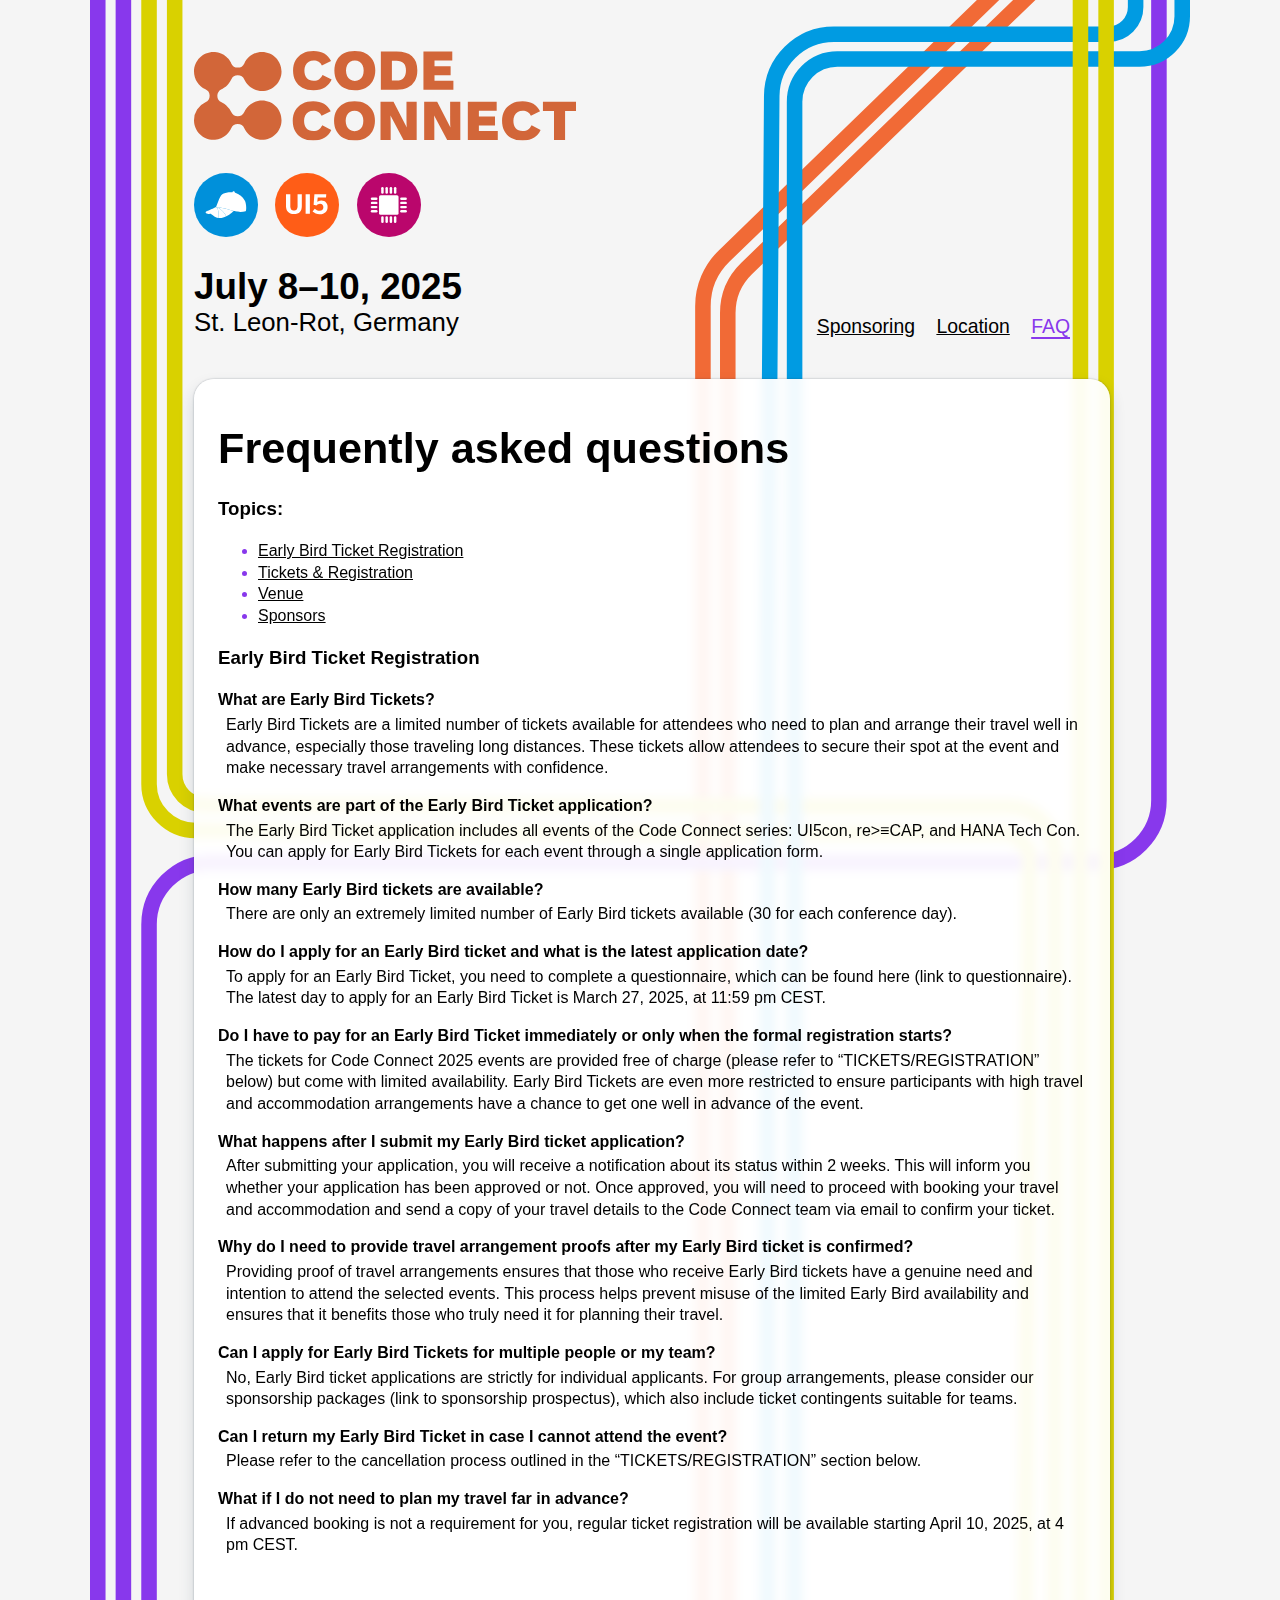
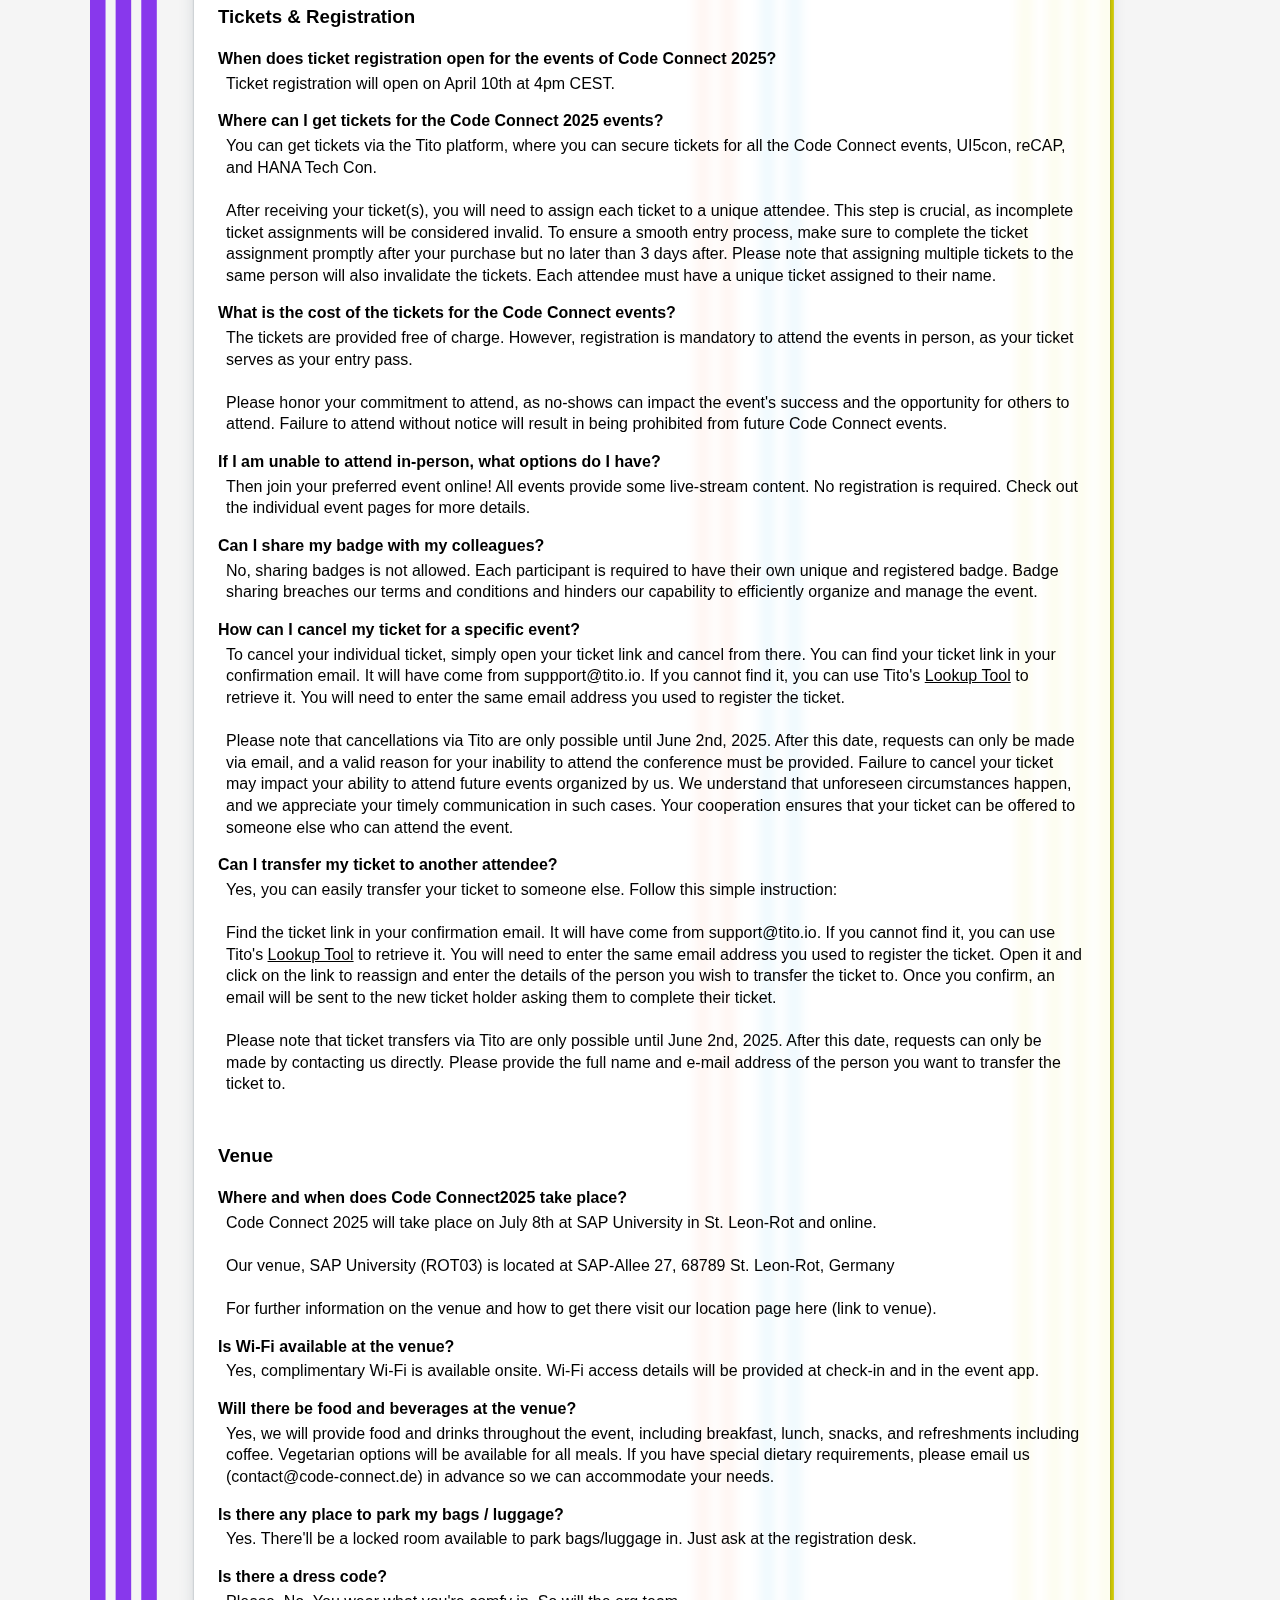
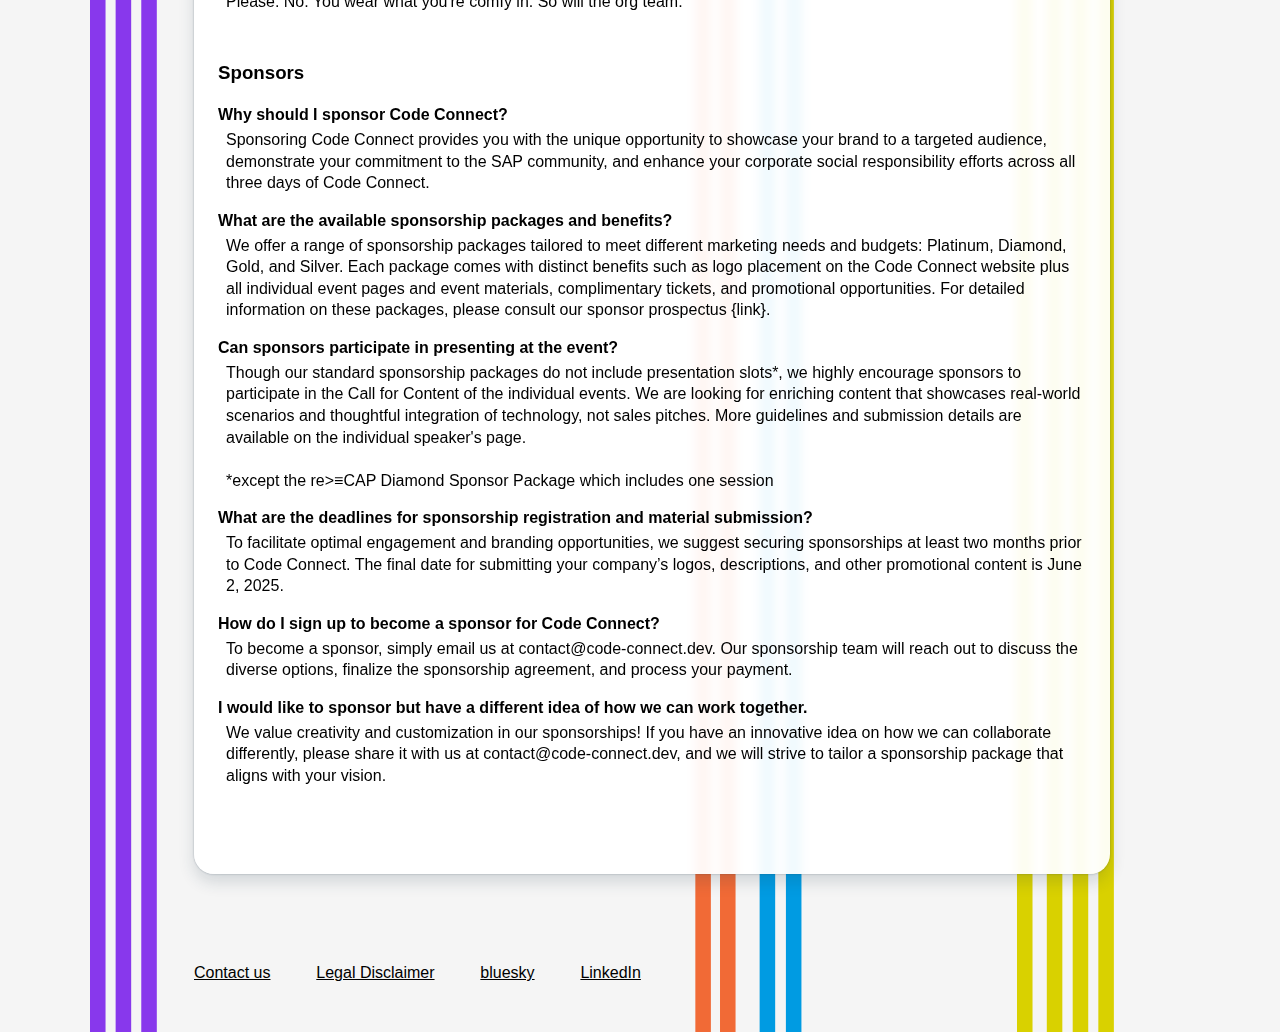
==== faq.html @ 0f7b1917 "added FAQ page." ====
<!DOCTYPE html>
<html lang="en">

<head>
	<meta charset="utf-8" />
	<meta name="viewport" content="width=device-width, initial-scale=1" />
	<title>Code Connect 2025 - FAQ</title>
	<meta name="description"
		content="Join us for 4 consecutive days of groundbreaking conferences and events all under the banner of Code Connect! Same location, triple the insights, innovation, and networking opportunities." />
	<meta name="keywords"
		content="SAP, reCAP, Cloud, SAPCAP, OpenUI5, DevOps, SAPUI5, UI5con, UI5 Web Components, Web Components, Webcomponents, Open Source" />

		<meta property="twitter:card" content="summary" />
	<meta property="twitter:url" content="https://code-connect.dev/" />
	<meta property="twitter:title" content="Code Connect Conferences - July 8-10, 2025" />
	<meta property="twitter:description"
		content="Join us for 4 consecutive days of groundbreaking conferences and events all under the banner of Code Connect! Same location, triple the insights, innovation, and networking opportunities." />
	<meta property="twitter:image" content="images/share.png" />

	<meta property="og:title" content="Code Connect Conferences - July 8-10, 2025" />
	<meta property="og:description"
		content="Join us for 4 consecutive days of groundbreaking conferences and events all under the banner of Code Connect! Same location, triple the insights, innovation, and networking opportunities." />
	<meta property="og:image" content="images/share.png" />
	<meta name="robots" content="index, follow" />

	<link rel="apple-touch-icon" href="images/codeconnect-ico.png" />
	<link rel="icon" type="image/svg+xml" href="images/favicon.svg" />
	<link rel="icon" sizes="any" href="images/codeconnect-ico.png" />

	<link rel="preconnect" href="https://rsms.me/">
	<link rel="stylesheet" href="https://rsms.me/inter/inter.css">

	<!-- <link rel="icon" type="image/svg+xml" href="images/cap-logo.svg" /> -->
	<link rel="stylesheet" href="./css/common.css" />
</head>
<body>
	<div class="wrap">
		<header class="cc-header">
			<div class="cc-nav-wrap">
				<h1>
					<a href="index.html">
						<svg class="logo" xmlns="http://www.w3.org/2000/svg" fill="none" viewBox="0 0 209 49" aria-hidden="true">
							<g fill="var(--logo-color)" clip-path="url(#a)">
								<path d="M59.238 20.13c-1.681-.919-2.945-2.195-3.794-3.826-.849-1.631-1.272-3.51-1.272-5.637 0-2.128.458-4.037 1.375-5.644.916-1.608 2.22-2.846 3.912-3.716C61.15.437 63.124 0 65.382 0c2.376 0 4.34.463 5.894 1.387 1.553.925 2.778 2.297 3.676 4.117l-5 2.373a5.36 5.36 0 0 0-1.768-1.965c-.754-.51-1.67-.765-2.743-.765-1.006 0-1.89.227-2.655.683-.765.456-1.356 1.1-1.775 1.936-.42.837-.628 1.803-.628 2.9 0 1.74.42 3.117 1.264 4.131.843 1.014 2.098 1.52 3.763 1.52 1.243 0 2.268-.31 3.077-.933A6.034 6.034 0 0 0 70.32 13.1l4.94 2.552c-.72 1.72-1.881 3.128-3.484 4.22-1.603 1.094-3.725 1.64-6.367 1.64-2.435 0-4.493-.46-6.174-1.379l.002-.002ZM81.915 20.13c-1.681-.919-2.957-2.197-3.83-3.834-.873-1.637-1.31-3.513-1.31-5.63 0-2.116.45-4.05 1.346-5.658.897-1.607 2.189-2.843 3.875-3.71C83.683.434 85.68.002 87.986.002c2.307 0 4.284.439 5.96 1.314 1.676.875 2.963 2.116 3.861 3.724.897 1.607 1.346 3.483 1.346 5.629 0 2.146-.464 4.055-1.391 5.696-.927 1.642-2.236 2.91-3.928 3.805-1.69.896-3.651 1.343-5.879 1.343-2.347 0-4.36-.46-6.041-1.379l.001-.002Zm8.682-4.502c.725-.48 1.272-1.148 1.641-2.003.37-.855.555-1.843.555-2.96s-.2-2.047-.6-2.878c-.4-.83-.962-1.474-1.686-1.928-.725-.454-1.566-.683-2.522-.683-.957 0-1.832.227-2.566.683-.734.454-1.3 1.096-1.694 1.922-.394.825-.591 1.787-.591 2.884s.197 2.106.591 2.967c.395.86.957 1.528 1.687 2.002.73.475 1.578.713 2.545.713 1.035 0 1.915-.24 2.64-.72ZM102.188.311h8.652c3.668 0 6.468.846 8.401 2.536 1.932 1.692 2.899 4.277 2.899 7.758 0 2.245-.456 4.164-1.368 5.756a8.887 8.887 0 0 1-3.861 3.62c-1.661.82-3.592 1.23-5.79 1.23h-8.933V.312Zm8.652 15.858c1.665 0 2.931-.47 3.794-1.41.864-.939 1.294-2.305 1.294-4.094 0-1.789-.426-3.023-1.279-3.939-.853-.914-2.152-1.372-3.897-1.372h-2.514v10.814h2.604l-.002.001ZM125.485.311h15.782v4.896h-9.732v3.1h8.815v4.94h-8.815v3.04h10.338v4.926h-16.388V.311ZM59.06 47.62c-1.68-.92-2.945-2.196-3.794-3.827-.848-1.632-1.272-3.51-1.272-5.637s.458-4.037 1.375-5.644c.916-1.608 2.22-2.846 3.913-3.716 1.69-.87 3.665-1.306 5.923-1.306 2.375 0 4.34.463 5.893 1.387 1.554.925 2.778 2.297 3.676 4.117l-5 2.373a5.36 5.36 0 0 0-1.768-1.965c-.754-.51-1.669-.765-2.743-.765-1.006 0-1.89.227-2.655.683-.764.454-1.356 1.1-1.774 1.936-.42.837-.63 1.803-.63 2.9 0 1.74.422 3.117 1.265 4.131.843 1.014 2.098 1.52 3.764 1.52 1.243 0 2.267-.31 3.076-.933a6.034 6.034 0 0 0 1.834-2.285l4.94 2.552c-.72 1.72-1.881 3.128-3.484 4.22-1.602 1.094-3.725 1.64-6.366 1.64-2.436 0-4.494-.46-6.175-1.379l.002-.002ZM81.736 47.62c-1.68-.92-2.957-2.198-3.83-3.835-.872-1.637-1.31-3.513-1.31-5.63 0-2.116.45-4.05 1.346-5.658.897-1.607 2.189-2.843 3.876-3.71 1.686-.865 3.682-1.297 5.99-1.297 2.307 0 4.284.439 5.96 1.314 1.675.875 2.962 2.116 3.86 3.724.897 1.607 1.346 3.483 1.346 5.629 0 2.146-.464 4.055-1.391 5.696-.927 1.642-2.235 2.91-3.927 3.805-1.69.896-3.652 1.343-5.88 1.343-2.347 0-4.36-.46-6.041-1.379l.001-.002Zm8.682-4.502c.725-.48 1.273-1.148 1.642-2.003.37-.855.554-1.842.554-2.96 0-1.116-.2-2.046-.6-2.877-.4-.831-.962-1.474-1.686-1.928-.725-.455-1.566-.683-2.522-.683-.957 0-1.832.227-2.566.682-.734.455-1.3 1.096-1.693 1.922-.394.826-.592 1.788-.592 2.885 0 1.097.198 2.105.592 2.966.394.86.956 1.529 1.686 2.003.73.474 1.578.712 2.545.712 1.035 0 1.916-.24 2.64-.719ZM102.01 27.802h7.114l7.262 14.003c-.119-.88-.178-2.62-.178-5.222v-8.781h5.576v20.901h-7.203l-7.129-13.424c.078 1.939.118 3.91.118 5.92v7.506h-5.56V27.802ZM125.885 27.802h7.114l7.262 14.003c-.119-.88-.178-2.62-.178-5.222v-8.781h5.576v20.901h-7.203l-7.129-13.424c.078 1.939.118 3.91.118 5.92v7.506h-5.56V27.802ZM149.759 27.802h15.781v4.895h-9.732v3.1h8.816v4.94h-8.816v3.041h10.338v4.925h-16.387V27.802ZM173.538 47.62c-1.681-.92-2.945-2.196-3.794-3.827-.849-1.632-1.272-3.51-1.272-5.637s.458-4.037 1.375-5.644c.916-1.608 2.22-2.846 3.912-3.716 1.691-.87 3.665-1.306 5.923-1.306 2.376 0 4.341.463 5.894 1.387 1.553.925 2.778 2.297 3.676 4.117l-5 2.373a5.367 5.367 0 0 0-1.768-1.965c-.754-.51-1.669-.765-2.743-.765-1.006 0-1.891.227-2.655.683-.765.454-1.356 1.1-1.775 1.936-.419.837-.629 1.803-.629 2.9 0 1.74.421 3.117 1.265 4.131.843 1.014 2.098 1.52 3.763 1.52 1.243 0 2.268-.31 3.076-.933a6.039 6.039 0 0 0 1.835-2.285l4.94 2.552c-.72 1.72-1.881 3.128-3.484 4.22-1.603 1.094-3.725 1.64-6.367 1.64-2.435 0-4.493-.46-6.175-1.379l.003-.002ZM196.887 32.846h-6.049v-5.044H209v5.044h-6.05v15.857h-6.064V32.846h.001ZM37.217 27.13c-4.166 0-7.976 2.463-9.708 6.278a3.922 3.922 0 0 1-7.143 0 10.716 10.716 0 0 0-2.713-3.645l-.03-.025c-.184-.16-.375-.316-.57-.464l-.027-.019a10.939 10.939 0 0 0-.564-.394l-.07-.047c-.192-.122-.39-.24-.59-.35-.04-.024-.08-.045-.12-.066-.206-.111-.414-.217-.627-.314a3.935 3.935 0 0 1-2.298-3.583c0-1.543.898-2.943 2.298-3.582.213-.098.42-.203.625-.314l.124-.067a10.751 10.751 0 0 0 1.215-.788l.035-.026c.193-.145.38-.299.565-.458l.038-.033c1.142-1 2.07-2.236 2.707-3.641a3.922 3.922 0 0 1 7.143 0c1.732 3.815 5.543 6.278 9.708 6.278 5.877 0 10.658-4.795 10.658-10.689S43.094.491 37.217.491c-4.166 0-7.976 2.465-9.708 6.28a3.922 3.922 0 0 1-7.143 0c-.011-.025-.024-.047-.035-.071-.099-.213-.201-.421-.312-.626l-.008-.014c-.11-.2-.226-.396-.348-.588l-.08-.125a10.869 10.869 0 0 0-.912-1.204 10.864 10.864 0 0 0-1.038-1.035s-.002-.003-.004-.003A10.59 10.59 0 0 0 11.517.53l-.155-.012a10.255 10.255 0 0 0-.704-.025C4.78.492 0 5.287 0 11.182c0 4.177 2.457 7.999 6.26 9.736A3.935 3.935 0 0 1 8.558 24.5a3.935 3.935 0 0 1-2.298 3.582A10.73 10.73 0 0 0 0 37.82c0 5.894 4.781 10.69 10.658 10.69.237 0 .471-.011.704-.026l.155-.012a10.6 10.6 0 0 0 6.114-2.578 10.9 10.9 0 0 0 1.04-1.038 10.59 10.59 0 0 0 .989-1.327c.122-.193.24-.391.351-.593l.006-.008c.111-.206.214-.415.313-.628.01-.024.024-.045.034-.07a3.922 3.922 0 0 1 7.143 0c1.732 3.815 5.543 6.28 9.708 6.28 5.877 0 10.658-4.796 10.658-10.69 0-5.894-4.781-10.69-10.658-10.69h.002Z"/>
								<animate attributeName="fill" values="#FF5D17 ; #0090DA; #BA066C; #8838EC; #FF5D17" dur="20s" repeatCount="indefinite" />
							</g>
							<defs>
								<clipPath id="a">
									<path fill="#fff" d="M0 0h209v49H0z"/>
								</clipPath>
							</defs>
						</svg>
						<span class="sr-only">Code Connect 2025 Conferences</span>
					</a>
				</h1>

				<!-- <a class="cc-event-marker cc-event-marker-codeconnect" href="#codeconnect">
					<svg xmlns="http://www.w3.org/2000/svg" fill="none" viewBox="0 0 39 39" aria-hidden="true">
						<path fill="currentColor" d="M30.319 21.636a8.714 8.714 0 0 0-7.909 5.1 3.195 3.195 0 0 1-5.82 0 8.707 8.707 0 0 0-2.209-2.961l-.024-.02a9.144 9.144 0 0 0-.465-.377l-.022-.016a8.943 8.943 0 0 0-.459-.32l-.058-.038a8.87 8.87 0 0 0-.48-.285c-.032-.019-.066-.036-.098-.053a8.598 8.598 0 0 0-.51-.255 3.195 3.195 0 0 1 0-5.82c.173-.079.342-.165.509-.255.034-.018.067-.035.1-.054a8.834 8.834 0 0 0 .99-.64l.029-.02c.157-.119.31-.244.46-.373l.031-.027a8.723 8.723 0 0 0 2.206-2.957 3.195 3.195 0 0 1 5.82 0 8.714 8.714 0 0 0 7.908 5.1c4.787 0 8.682-3.896 8.682-8.683S35.107 0 30.319 0a8.714 8.714 0 0 0-7.909 5.1 3.195 3.195 0 0 1-5.82 0c-.008-.02-.019-.038-.027-.058a9.275 9.275 0 0 0-.254-.508l-.007-.012a8.748 8.748 0 0 0-.283-.477c-.022-.034-.042-.068-.065-.101-.21-.32-.44-.625-.688-.915l-.056-.063c-.262-.3-.544-.58-.845-.841l-.003-.002A8.64 8.64 0 0 0 9.382.03L9.256.02A8.38 8.38 0 0 0 8.682 0C3.895 0 0 3.895 0 8.682a8.714 8.714 0 0 0 5.1 7.908 3.195 3.195 0 0 1 0 5.82A8.714 8.714 0 0 0 0 30.318C0 35.105 3.895 39 8.682 39c.194 0 .385-.009.574-.02l.126-.01a8.648 8.648 0 0 0 4.98-2.094h.002c.3-.262.584-.544.846-.843.019-.02.036-.041.054-.062a8.599 8.599 0 0 0 1.038-1.498l.005-.006c.09-.167.174-.338.255-.51.008-.02.02-.037.028-.057a3.195 3.195 0 0 1 5.82 0 8.714 8.714 0 0 0 7.908 5.1C35.105 39 39 35.105 39 30.318c0-4.787-3.895-8.682-8.682-8.682Z"/>
					</svg>
				</a> -->
				<a class="cc-event-marker cc-event-marker-recap" href="#recap">
					<svg xmlns="http://www.w3.org/2000/svg" viewBox="0 -50 275 275" aria-hidden="true">
						<path fill="currentColor" d="M8.15 136.29s-10.4 5.84 2.75 13.34c11.7 6.67 25.76-.25 25.76-.25l-11.44-14.92-17.08 1.83ZM272.48 111.53c0 4.74-.23 9.05-.66 12.57-.58 4.78-1.51 8.09-2.67 9.01-.13.11-.26.19-.39.23-32.75 11.78-77.43.19-79.44-.34 0 0-64.36-22.43-115.94-26.43.08-.03.15-.07.23-.1-.17 0-.26.08-.42.08h-.04v-.02l21.14-54.54s2.47-7.4 8.01-15.7c4.69-7.05 11.58-14.74 21.07-19.11 7.23-3.3 16.15-5.31 25.03-6.54 5.76-.8 11.5-1.27 16.75-1.54h.09c7.86-.4 16.39-.78 16.39-.78.83-5.42 6.41-6.09 8.48-5.77 4.75.72 7.28 3.95 6.53 8.06 0 0 33.45 15.65 41.65 22.32 3.81 3.09 19.39 18.53 26.38 34.22A73.05 73.05 0 0 1 268.81 79c2.61 10.39 3.68 22.43 3.69 32.53Z"/>
						<path d="M189.31 133.01c-1.12 1.16-21.09 21.66-48.16 34.86-6.19-11.33-30.43-51.42-67.85-61.26.02 0 .05-.02.07-.03 51.58 4 115.94 26.43 115.94 26.43Z" fill="currentColor"/>
						<path d="M141.15 167.87c-9.91 4.83-20.77 8.68-32.01 10.24-6.29.88-12.69 1.03-19.1.24 1.48-19.04 2.1-58.81-16.79-71.71.02 0 .04-.02.06-.03 37.41 9.84 61.65 49.93 67.85 61.26Z" fill="currentColor"/>
						<path d="M90.03 178.36c-.86-.1-1.72-.23-2.58-.37-8.56-1.39-17.12-4.5-25.45-9.88-13.15-8.49-44.65-32.68-54.14-31.59h-.09l.12-.02c-1.16.14 17.7-8.44 36.8-17.03l-.16-.06h.29c4.04-1.82 8.09-3.64 11.96-5.38 6.2-2.78 11.94-5.36 16.46-7.39 18.9 12.9 18.28 52.68 16.79 71.71Z" fill="currentColor"/>
					</svg>
				</a>
				<a class="cc-event-marker cc-event-marker-ui5con" href="#ui5con">
					<svg xmlns="http://www.w3.org/2000/svg" fill="none" viewBox="0 0 324 155" aria-hidden="true">
						<path fill="currentColor" d="M.009 93.09V.004h33.64v92.522a42.2 42.2 0 0 0 6.845 25.54 25.603 25.603 0 0 0 9.805 6.853 25.694 25.694 0 0 0 11.864 1.662 24.526 24.526 0 0 0 11.608-1.658 24.408 24.408 0 0 0 9.487-6.854 40.217 40.217 0 0 0 6.844-25.543V0h33.072v93.09a92.269 92.269 0 0 1-3.422 24.975 51.031 51.031 0 0 1-11.403 19.302 43.025 43.025 0 0 1-19.386 11.918 81.447 81.447 0 0 1-27.371 3.973 81.447 81.447 0 0 1-27.371-3.973 47.589 47.589 0 0 1-18.913-11.964 47.29 47.29 0 0 1-11.309-19.253A74.384 74.384 0 0 1 .006 93.091h.003Zm152.816 57.898V.003H185.9v150.985h-33.075Zm54.17-17.029 17.111-21.567a68.945 68.945 0 0 0 17.104 11.349 52.19 52.19 0 0 0 20.526 4.542c10.264 0 17.676-2.269 22.241-7.38a27.559 27.559 0 0 0 6.841-19.298 27.245 27.245 0 0 0-6.844-19.864 24.25 24.25 0 0 0-8.857-5.862 24.339 24.339 0 0 0-10.53-1.518 33.596 33.596 0 0 0-14.825 3.404 39.876 39.876 0 0 0-13.117 10.787l-21.666-6.814 6.273-81.17h92.372l-1.708 24.41h-65.005l-2.85 34.058a49.29 49.29 0 0 1 11.403-6.811 60.745 60.745 0 0 1 19.386-2.838 53.641 53.641 0 0 1 21.102 3.972 42.036 42.036 0 0 1 15.623 10.469 41.773 41.773 0 0 1 9.465 16.21 50.87 50.87 0 0 1 2.851 20.432 61.331 61.331 0 0 1-3.994 22.14 51.673 51.673 0 0 1-11.974 17.026 64.268 64.268 0 0 1-18.816 11.352 75.337 75.337 0 0 1-25.088 3.973 81.533 81.533 0 0 1-32.501-5.676 119.006 119.006 0 0 1-24.523-15.326Z"/>
					</svg>
				</a>
				<a class="cc-event-marker cc-event-marker-hanaconf" href="#hanaconf">
					<svg xmlns="http://www.w3.org/2000/svg" fill="none" viewBox="0 0 500 500" aria-hidden="true">
						<rect width="244" height="244" x="128" y="128" fill="currentColor" rx="20"/>
						<rect width="84" height="31" x="25" y="314" fill="currentColor" rx="15.5"/>
						<rect width="84" height="31" x="24" y="261" fill="currentColor" rx="15.5"/>
						<rect width="84" height="31" x="25" y="208" fill="currentColor" rx="15.5"/>
						<rect width="84" height="31" x="25" y="155" fill="currentColor" rx="15.5"/>
						<rect width="84" height="31" x="392" y="155" fill="currentColor" rx="15.5"/>
						<rect width="84" height="31" x="392" y="208" fill="currentColor" rx="15.5"/>
						<rect width="84" height="31" x="392" y="261" fill="currentColor" rx="15.5"/>
						<rect width="84" height="31" x="392" y="314" fill="currentColor" rx="15.5"/>
						<rect width="31" height="84" x="314" y="25" fill="currentColor" rx="15.5"/>
						<rect width="31" height="84" x="261" y="25" fill="currentColor" rx="15.5"/>
						<rect width="31" height="84" x="208" y="25" fill="currentColor" rx="15.5"/>
						<rect width="31" height="84" x="155" y="25" fill="currentColor" rx="15.5"/>
						<rect width="31" height="84" x="314" y="392" fill="currentColor" rx="15.5"/>
						<rect width="31" height="84" x="261" y="392" fill="currentColor" rx="15.5"/>
						<rect width="31" height="84" x="208" y="392" fill="currentColor" rx="15.5"/>
						<rect width="31" height="84" x="155" y="392" fill="currentColor" rx="15.5"/>
					  </svg>
				</a>

				<nav class="cc-nav">

					<time datetime="">
						July 8–10, 2025
						<span>St. Leon-Rot, Germany</span>
					</time>

					<ul aria-label="Main Navigation">
						<li>
							<a href="sponsoring.html">Sponsoring</a>
						</li>
						<li>
							<a href="location.html">Location</a>
						</li>
						<li>
							<a aria-current="page" href="faq.html">FAQ</a>
						</li>
					</ul>
				</nav>
			</div>

			<div class="cc-content-box">

				<h2>Frequently asked questions</h2>

				<h3>Topics:</h3>

				<ul>
					<li><a href="#earlybird">Early Bird Ticket Registration</a></li>
					<li><a href="#tickets">Tickets & Registration</a></li>
					<li><a href="#venue">Venue</a></li>
					<li><a href="#sponsors">Sponsors</a></li>
				</ul>

				<h3 id="earlybird">Early Bird Ticket Registration</h3>

				<dl>
					<dt>What are Early Bird Tickets?</dt>
					<dd>Early Bird Tickets are a limited number of tickets available for attendees who need to plan
						and arrange their travel well in advance, especially those traveling long distances.
						These tickets allow attendees to secure their spot at the event and make necessary travel
						arrangements with confidence. </dd>

					<dt>What events are part of the Early Bird Ticket application?</dt>
					<dd>The Early Bird Ticket application includes all events of the Code Connect series: UI5con,
						re>≡CAP, and HANA Tech Con. You can apply for Early Bird Tickets for each event through a
						single application form. </dd>

					<dt>How many Early Bird tickets are available?</dt>
					<dd>There are only an extremely limited number of Early Bird tickets available
						(30 for each conference day).</dd>

					<dt>How do I apply for an Early Bird ticket and what is the latest application date?</dt>
					<dd>To apply for an Early Bird Ticket, you need to complete a questionnaire, which can be found
						here (link to questionnaire). The latest day to apply for an Early Bird Ticket is March 27,
						2025, at 11:59 pm CEST. </dd>

					<dt>Do I have to pay for an Early Bird Ticket immediately or only when the formal registration starts? </dt>
					<dd>The tickets for Code Connect 2025 events are provided free of charge (please refer to “TICKETS/REGISTRATION” below)
						but come with limited availability. Early Bird Tickets are even more restricted to ensure participants with
						high travel and accommodation arrangements have a chance to get one well in advance of the event. </dd>

					<dt>What happens after I submit my Early Bird ticket application?</dt>
					<dd>After submitting your application, you will receive a notification about its status within 2 weeks.
						This will inform you whether your application has been approved or not. Once approved, you
						will need to proceed with booking your travel and accommodation and send a copy of your
						travel details to the Code Connect team via email to confirm your ticket. </dd>

					<dt>Why do I need to provide travel arrangement proofs after my Early Bird ticket is confirmed? </dt>
					<dd>Providing proof of travel arrangements ensures that those who receive Early Bird tickets have a
						genuine need and intention to attend the selected events. This process helps prevent
						misuse of the limited Early Bird availability and ensures that it benefits those who truly
						need it for planning their travel. </dd>

					<dt>Can I apply for Early Bird Tickets for multiple people or my team?</dt>
					<dd>No, Early Bird ticket applications are strictly for individual applicants. For group arrangements,
						please consider our sponsorship packages (link to sponsorship prospectus), which also include
						ticket contingents suitable for teams. </dd>

					<dt>Can I return my Early Bird Ticket in case I cannot attend the event? </dt>
					<dd>Please refer to the cancellation process outlined in the “TICKETS/REGISTRATION” section below. </dd>

					<dt>What if I do not need to plan my travel far in advance? </dt>
					<dd>If advanced booking is not a requirement for you, regular ticket registration will be available
						starting April 10, 2025, at 4 pm CEST. </dd>
				</dl>

				<h3 id="tickets">Tickets & Registration</h3>

				<dl>
					<dt>When does ticket registration open for the events of Code Connect 2025? </dt>
					<dd>Ticket registration will open on April 10th at 4pm CEST. </dd>

					<dt>Where can I get tickets for the Code Connect 2025 events? </dt>
					<dd>You can get tickets via the Tito platform, where you can secure tickets for all the Code Connect
						events, UI5con, reCAP, and HANA Tech Con.<br><br>
						After receiving your ticket(s), you will need to assign each ticket to a unique attendee.
						This step is crucial, as incomplete ticket assignments will be considered invalid.
						To ensure a smooth entry process, make sure to complete the ticket assignment promptly
						after your purchase but no later than 3 days after. Please note that assigning multiple
						tickets to the same person will also invalidate the tickets. Each attendee must have a
						unique ticket assigned to their name. </dd>

					<dt>What is the cost of the tickets for the Code Connect events? </dt>
					<dd>The tickets are provided free of charge. However, registration is mandatory to attend the
						events in person, as your ticket serves as your entry pass. <br><br>
						Please honor your commitment to attend, as no-shows can impact the event's success and
						the opportunity for others to attend. Failure to attend without notice will result in
						being prohibited from future Code Connect events. </dd>

					<dt>If I am unable to attend in-person, what options do I have? </dt>
					<dd>Then join your preferred event online! All events provide some live-stream content.
						No registration is required. Check out the individual event pages for more details. </dd>

					<dt>Can I share my badge with my colleagues? </dt>
					<dd>No, sharing badges is not allowed. Each participant is required to have their own unique
						and registered badge. Badge sharing breaches our terms and conditions and hinders our
						capability to efficiently organize and manage the event. </dd>

					<dt>How can I cancel my ticket for a specific event? </dt>
					<dd>To cancel your individual ticket, simply open your ticket link and cancel from there.
						You can find your ticket link in your confirmation email. It will have come from
						suppport@tito.io. If you cannot find it, you can use Tito's
						<a href="https://lookup.tito.io/" hreflang="en" rel="external" target="_blank">Lookup Tool</a> to retrieve it.
						You will need to enter the same email address you used to register the ticket.<br><br>
						Please note that cancellations via Tito are only possible until June 2nd, 2025.
						After this date, requests can only be made via email, and a valid reason for your
						inability to attend the conference must be provided. Failure to cancel your ticket
						may impact your ability to attend future events organized by us. We understand that
						unforeseen circumstances happen, and we appreciate your timely communication in
						such cases. Your cooperation ensures that your ticket can be offered to someone
						else who can attend the event. </dd>

					<dt>Can I transfer my ticket to another attendee? </dt>
					<dd>Yes, you can easily transfer your ticket to someone else. Follow this simple instruction:<br><br>
						Find the ticket link in your confirmation email. It will have come from support@tito.io.
						If you cannot find it, you can use Tito's
						<a href="https://lookup.tito.io/" hreflang="en" rel="external" target="_blank">Lookup Tool</a> to retrieve it.
						You will need to enter the same email address you used to register the ticket.
						Open it and click on the link to reassign and enter the details of the person you
						wish to transfer the ticket to. Once you confirm, an email will be sent to the new
						ticket holder asking them to complete their ticket. <br><br>
						Please note that ticket transfers via Tito are only possible until June 2nd, 2025.
						After this date, requests can only be made by contacting us directly.
						Please provide the full name and e-mail address of the person you want
						to transfer the ticket to. </dd>
				</dl>

				<h3 id="venue">Venue</h3>

				<dl>
					<dt>Where and when does Code Connect2025 take place? </dt>
					<dd>Code Connect 2025 will take place on July 8th at SAP University in St. Leon-Rot and online.<br><br>
						Our venue, SAP University (ROT03) is located at SAP-Allee 27, 68789 St. Leon-Rot, Germany <br><br>
						For further information on the venue and how to get there visit our location page here (link to venue). </dd>

					<dt>Is Wi-Fi available at the venue? </dt>
					<dd>Yes, complimentary Wi-Fi is available onsite. Wi-Fi access details will be provided at
						check-in and in the event app. </dd>

					<dt>Will there be food and beverages at the venue? </dt>
					<dd>Yes, we will provide food and drinks throughout the event, including breakfast, lunch, snacks,
						and refreshments including coffee. Vegetarian options will be available for all meals.
						If you have special dietary requirements, please email us (contact@code-connect.de) in
						advance so we can accommodate your needs. </dd>

					<dt>Is there any place to park my bags / luggage? </dt>
					<dd>Yes. There'll be a locked room available to park bags/luggage in. Just ask at the registration desk. </dd>

					<dt>Is there a dress code? </dt>
					<dd>Please. No. You wear what you're comfy in. So will the org team. </dd>
				</dl>

				<h3 id="sponsors">Sponsors</h3>

				<dl>
					<dt>Why should I sponsor Code Connect? </dt>
					<dd>Sponsoring Code Connect provides you with the unique opportunity to showcase your brand to a
						targeted audience, demonstrate your commitment to the SAP community, and enhance your
						corporate social responsibility efforts across all three days of Code Connect. </dd>

					<dt>What are the available sponsorship packages and benefits? </dt>
					<dd>We offer a range of sponsorship packages tailored to meet different marketing needs and budgets:
						Platinum, Diamond, Gold, and Silver. Each package comes with distinct benefits such as
						logo placement on the Code Connect website plus all individual event pages and event
						materials, complimentary tickets, and promotional opportunities. For detailed information
						on these packages, please consult our sponsor prospectus {link}. </dd>

					<dt>Can sponsors participate in presenting at the event? </dt>
					<dd>Though our standard sponsorship packages do not include presentation slots*, we highly
						encourage sponsors to participate in the Call for Content of the individual events.
						We are looking for enriching content that showcases real-world scenarios and thoughtful
						integration of technology, not sales pitches. More guidelines and submission details
						are available on the individual speaker's page.<br><br>
						*except the re>≡CAP Diamond Sponsor Package which includes one session
					</dd>

					<dt>What are the deadlines for sponsorship registration and material submission? </dt>
					<dd>To facilitate optimal engagement and branding opportunities, we suggest securing sponsorships
						at least two months prior to Code Connect. The final date for submitting your company’s
						logos, descriptions, and other promotional content is June 2, 2025. </dd>

					<dt>How do I sign up to become a sponsor for Code Connect? </dt>
					<dd>To become a sponsor, simply email us at contact@code-connect.dev. Our sponsorship team will
						reach out to discuss the diverse options, finalize the sponsorship agreement, and process
						your payment. </dd>

					<dt>I would like to sponsor but have a different idea of how we can work together. </dt>
					<dd>We value creativity and customization in our sponsorships! If you have an innovative
						idea on how we can collaborate differently, please share it with us at
						contact@code-connect.dev, and we will strive to tailor a sponsorship package that
						aligns with your vision. </dd>
				</dl>

			</div>
		</header>

		<main>

		<!-- <section class="infos">
			<div class="cc-teaser cc-sponsors cc-content-box">
				<div class="cc-teaser-head">
					<a class="cc-event-marker cc-event-marker-codeconnect" name="codeconnect" id="codeconnect">
						<svg xmlns="http://www.w3.org/2000/svg" fill="none" viewBox="0 0 37 33" aria-hidden="true">
							<path fill="#fff" d="M18.5 33c-.469 0-.89-.188-1.266-.563L3.524 18.517a10.147 10.147 0 0 1-2.25-3.375A11.057 11.057 0 0 1 .5 11.062c0-1.406.258-2.742.773-4.007.563-1.313 1.313-2.438 2.25-3.375a11.134 11.134 0 0 1 3.235-2.25C8.023.867 9.383.586 10.836.586c1.781 0 3.305.422 4.57 1.266 1.266.796 2.297 1.71 3.094 2.742.797-1.078 1.828-2.016 3.094-2.813C22.859.984 24.383.586 26.164.586c1.453 0 2.79.281 4.008.844a10.863 10.863 0 0 1 3.305 2.25c.937.937 1.664 2.062 2.18 3.375a9.757 9.757 0 0 1 .843 4.008c0 1.406-.258 2.765-.773 4.078a10.149 10.149 0 0 1-2.25 3.375L19.766 32.438c-.282.374-.703.562-1.266.562ZM10.836 4.172c-.938 0-1.828.187-2.672.562-.797.375-1.5.891-2.11 1.547a7.157 7.157 0 0 0-1.476 2.18 6.767 6.767 0 0 0-.492 2.601c0 .938.164 1.829.492 2.672.328.844.82 1.594 1.477 2.25L18.5 28.641l12.445-12.657a6.47 6.47 0 0 0 1.477-2.25 7.307 7.307 0 0 0 .492-2.671c0-.938-.187-1.805-.562-2.602a6.24 6.24 0 0 0-1.407-2.18 6.032 6.032 0 0 0-4.64-2.11c-1.5 0-2.79.47-3.867 1.407-1.032.89-1.711 1.875-2.04 2.953-.375 1.172-1.007 1.758-1.898 1.758a1.78 1.78 0 0 1-1.055-.351c-.328-.235-.539-.516-.633-.844 0-.094-.117-.399-.351-.914-.188-.516-.516-1.055-.984-1.617-.47-.61-1.079-1.149-1.829-1.618-.75-.515-1.687-.773-2.812-.773Z"/>
						</svg>
					</a>
					<h2>Our sponsors</h2>
				</div>
				<div class="cc-teaser-content">

					<a href="#" target="_blank" hreflang="en" rel="noopener noreferrer"
						 title="...">Become a sponsor</a>
				</div>
			</div>
		</section> -->

		</main>

		<footer>
			<div>
				<a href="mailto:contact@code-connect.dev?subject=[CodeConnect 2025] Question" target="_blank" rel="noopener noreferrer" title="contact us via mail">
					Contact us
				</a>
				<a href="https://www.computerservice-wolf.com/impressum.html">Legal Disclaimer</a>

				<a href="https://bsky.app/profile/code-connect.bsky.social">bluesky</a>

				<a href="https://linkedin.com/company/code-connect-dev">LinkedIn</a>
			</div>
		</footer>
	</div>

</body>

</html>
---- css/common.css ----
:root {
	--logo-color: #8838EC;
	--background-color: #F5F5F5;
	--brand-color: #00C8E8;
	--brand-color-alt: #0090DA;
	--dark-brand-color: #000;
	--text-color: #000;
	--text-color-contrast: #fff;
	--btn-bg-color: #000;
	--white: 255, 255, 255;
	--success-color: #30914c;
	--code-connect-color: #3B4673;
	--code-connect-brand-color: #3B4673;
	--brand-color-recap: #0090DA;
	--brand-color-ui5con: #FF5D17;
	--brand-color-hana: #BA066C;
	--brand-color-codejam: #9D6B57;

	--type-0: clamp(1rem, 0.9286rem + 0.3571vw, 1.25rem);
	--type-1: clamp(1.2rem, 1.0964rem + 0.5179vw, 1.5625rem);
	--type-2: clamp(1.44rem, 1.2934rem + 0.733vw, 1.9531rem);
	--type-3: clamp(1.7281rem, 1.5244rem + 1.0188vw, 2.4413rem);
	--type-4: clamp(2.0738rem, 1.7943rem + 1.3973vw, 3.0519rem);
	--type-5: clamp(3.5rem, 2.1786rem + 6.6071vw, 8.125rem);

	font-family: Inter, sans-serif;
	font-feature-settings: "case" 0, "dlig" 0, "frac" 0, "dnom" 0, "numr" 0, "subs" 0, "sups" 0, "tnum" 0, "zero" 0, "ss01", "ss02", "ss03", "ss04", "ss05" 0, "ss06" 0, "ss07", "ss08" 0, "cv01", "cv02" 0, "cv03" 0, "cv04" 0, "cv05" 0, "cv06", "cv07", "cv08", "cv09" 0, "cv10" 0, "cv11" 0, "cv12" 0, "cv13" 0, "cpsp" 0, "c2sc" 0, "salt" 0, "aalt" 0, "calt", "ccmp", "locl", "kern";
}

@supports (font-variation-settings: normal) {
	:root { font-family: InterVariable, sans-serif; }
}

@media not (prefers-reduced-motion: reduce) {

	@view-transition {
		navigation: auto;
	}
}

@media (prefers-reduced-motion: reduce) {
	*:not(svg, path) {
		animation: none !important;
		transition: none !important;
		transform: none !important;
	}
}

@media (prefers-reduced-motion: no-preference) {
	html {
		scroll-behavior: smooth;
	}
}

/* @font-face {
	font-family: "72";
	src: url("../fonts/72-Light.woff2") format("woff2");
	font-weight: 300;
	font-style: normal;
	font-display: swap;
}

@font-face {
	font-family: "72";
	src: url("../fonts/72-Regular.woff2") format("woff2");
	font-weight: normal;
	font-style: normal;
	font-display: swap;
}

@font-face {
	font-family: "72";
	src: url("../fonts/72-Bold.woff2") format("woff2");
	font-weight: 700;
	font-style: normal;
	font-display: swap;
}

@font-face {
	font-family: "72";
	src: url("../fonts/72-Black.woff2") format("woff2");
	font-weight: 900;
	font-style: normal;
	font-display: swap;
} */

/* Document
 * ========================================================================== */
/**
 * 1. Correct the line height in all browsers.
 * 2. Prevent adjustments of font size after orientation changes in
 *    IE on Windows Phone and in iOS.
 */
 html {
	height: 100%;
	line-height: 1.35; /* 1 */
	-ms-text-size-adjust: 100%; /* 2 */
	-webkit-text-size-adjust: 100%; /* 2 */
}
/* Sections
 * ========================================================================== */
/**
 * Correct the font size and margin on `h1` elements within `section` and
 * `article` contexts in Chrome, Edge, Firefox, and Safari.
 */
h1 {
	font-size: 2em;
	margin-block: 0.67em;
	margin-inline: 0;
}
/* Grouping content
 * ========================================================================== */
/**
 * Remove the margin on nested lists in Chrome, Edge, IE, and Safari.
 */
dl dl,
dl ol,
dl ul,
ol dl,
ul dl {
	margin: 0;
}
/**
 * Remove the margin on nested lists in Edge 18- and IE.
 */
ol ol,
ol ul,
ul ol,
ul ul {
	margin: 0;
}
/**
 * 1. Add the correct box sizing in Firefox.
 * 2. Correct the inheritance of border color in Firefox.
 * 3. Show the overflow in Edge 18- and IE.
 */
hr {
	box-sizing: content-box; /* 1 */
	color: inherit; /* 2 */
	height: 0; /* 1 */
	overflow: visible; /* 3 */
}
/**
 * Add the correct display in IE.
 */
main {
	display: block;
}
/**
 * 1. Correct the inheritance and scaling of font size in all browsers.
 * 2. Correct the odd `em` font sizing in all browsers.
 */
pre {
	font-family: monospace, monospace; /* 1 */
	font-size: 1em; /* 2 */
}
/* Text-level semantics
 * ========================================================================== */
/**
 * Add the correct text decoration in Edge 18-, IE, and Safari.
 */
abbr[title] {
	text-decoration: underline;
	-webkit-text-decoration: underline dotted;
	text-decoration: underline dotted;
}
ins {
	text-decoration: none;
}
/**
 * Add the correct font weight in Chrome, Edge, and Safari.
 */
b,
strong {
	font-weight: bolder;
}
/**
 * 1. Correct the inheritance and scaling of font size in all browsers.
 * 2. Correct the odd `em` font sizing in all browsers.
 */
code,
kbd,
samp {
	font-family: monospace, monospace; /* 1 */
	font-size: 1em; /* 2 */
}
/**
 * Add the correct font size in all browsers.
 */
small {
	font-size: 80%;
}
/* Embedded content
 * ========================================================================== */
/**
 * Hide the overflow in IE.
 */
svg:not(:root) {
	overflow: hidden;
	vertical-align: middle;
}
/* Tabular data
 * ========================================================================== */
/**
 * 1. Correct table border color inheritance in all Chrome, Edge, and Safari.
 * 2. Remove text indentation from table contents in Chrome, Edge, and Safari.
 */
table {
	border-color: inherit; /* 1 */
	text-indent: 0; /* 2 */
}
/* Forms
 * ========================================================================== */
/**
 * Remove the margin on controls in Safari.
 */
button,
input,
select {
	margin: 0;
	font-family: "72", sans-serif;
}
/**
 * 1. Show the overflow in IE.
 * 2. Remove the inheritance of text transform in Edge 18-, Firefox, and IE.
 */
button {
	overflow: visible; /* 1 */
	text-transform: none; /* 2 */
}
/**
 * Correct the inability to style buttons in iOS and Safari.
 */
button,
[type="button"],
[type="reset"],
[type="submit"] {
	-webkit-appearance: button;
}
/**
 * Correct the padding in Firefox.
 */
fieldset {
	padding: 0;
}
/**
 * Show the overflow in Edge 18- and IE.
 */
input {
	overflow: visible;
}
/**
 * 1. Correct the text wrapping in Edge 18- and IE.
 * 2. Correct the color inheritance from `fieldset` elements in IE.
 */
legend {
	box-sizing: border-box; /* 1 */
	color: inherit; /* 2 */
	display: table; /* 1 */
	max-width: 100%; /* 1 */
	white-space: normal; /* 1 */
}
/**
 * 1. Add the correct display in Edge 18- and IE.
 * 2. Add the correct vertical alignment in Chrome, Edge, and Firefox.
 */
progress {
	display: inline-block; /* 1 */
	vertical-align: baseline; /* 2 */
}
/**
 * Remove the inheritance of text transform in Firefox.
 */
select {
	text-transform: none;
}
/**
 * 1. Remove the margin in Firefox and Safari.
 * 2. Remove the default vertical scrollbar in IE.
 */
textarea {
	margin: 0; /* 1 */
	overflow: auto; /* 2 */
}
/**
 * 1. Correct the odd appearance in Chrome, Edge, and Safari.
 * 2. Correct the outline style in Safari.
 */
[type="search"] {
	-webkit-appearance: textfield; /* 1 */
	outline-offset: -2px; /* 2 */
}
/**
 * Correct the cursor style of increment and decrement buttons in Safari.
 */
::-webkit-inner-spin-button,
::-webkit-outer-spin-button {
	height: auto;
}
/**
 * Correct the text style of placeholders in Chrome, Edge, and Safari.
 */
::-webkit-input-placeholder {
	color: inherit;
	opacity: 0.54;
}
/**
 * Remove the inner padding in Chrome, Edge, and Safari on macOS.
 */
::-webkit-search-decoration {
	-webkit-appearance: none;
}
/**
 * 1. Correct the inability to style upload buttons in iOS and Safari.
 * 2. Change font properties to `inherit` in Safari.
 */
::-webkit-file-upload-button {
	-webkit-appearance: button; /* 1 */
	font: inherit; /* 2 */
}
/**
 * Remove the inner border and padding of focus outlines in Firefox.
 */
::-moz-focus-inner {
	border-style: none;
	padding: 0;
}
/**
 * Restore the focus outline styles unset by the previous rule in Firefox.
 */
:-moz-focusring {
	outline: 1px dotted ButtonText;
}
/**
 * Remove the additional :invalid styles in Firefox.
 */
:-moz-ui-invalid {
	box-shadow: none;
}
/*
 * Add the correct styles in Edge 18-, IE, and Safari.
 */
dialog {
	background-color: rgb(var(--white));
	border: solid;
	color: black;
	display: block;
	height: fit-content;
	left: 0;
	margin: auto;
	padding-block: 1rem;
	padding-inline: 1rem;
	position: absolute;
	right: 0;
	width: fit-content;
}
dialog:not([open]) {
	display: none;
}
/*
 * Add the correct display in all browsers.
 */
summary {
	display: list-item;
}

p {
	margin-block-start: 0;
	margin-block-end: 1.5rem;
	font-size: 1rem;
}

img {
	max-width: 100%;;
}

*,
*:after,
*:before {
	box-sizing: border-box;
}

html {
	-webkit-tap-highlight-color: rgba(255, 255, 255, 0.1);
	-webkit-font-smoothing: antialiased;
	-moz-osx-font-smoothing: grayscale;
}

body {
	overflow-x: hidden;
	/* font-family: "72", Arial, Helvetica, sans-serif; */
	margin: 0;
	position: relative;
	color: var(--text-color);
	background-color: var(--background-color);
	min-height: 100vh;
}

.wrap {
	max-width: 1100px;
	margin: 0 auto;
	padding-inline: 1rem;
	position: relative;
	background-image: url(../images/lines.svg);
	background-repeat: no-repeat, repeat-y;
	background-size: 155% auto;
	background-position: 0 0;
	min-height: 100vh;
}

@media screen and (min-width: 768px) {

	.wrap {
		background-size: 105% auto;
		padding-inline: 4.5rem 1rem;
	}
}

@media screen and (min-width: 1025px) {

	.wrap {
		background-size: 100% auto;
		padding-inline: 6.5rem 5rem;
	}
}

@media only screen and (orientation: landscape), (orientation: portrait) {

	html {
		-webkit-text-size-adjust: 100%;
		-ms-text-size-adjust: 100%;
	}
}

.sr-only:not(:focus):not(:active) {
	clip: rect(0 0 0 0);
	-webkit-clip-path: inset(50%);
	clip-path: inset(50%);
	height: 1px;
	overflow: hidden;
	position: absolute;
	white-space: nowrap;
	width: 1px;
}

/* --------------------------- Typography ---------------------------  */
h1 {
	font-size: var(--type-5);
	font-weight: 900;
	text-align: left;
	margin: 0;
	line-height: 0;
}

h2 {
	color: var(--code-connect-color);
	font-size: 1.6rem;
}

ul {
	font-size: 1rem;
}

/* ---------------------- Interactive Elements ---------------------------  */
a {
	text-decoration: underline;
	text-decoration-color: currentColor;
	color: var(--text-color);
	text-underline-offset: initial;
	transition: all .1s allow-discrete;
}

a:is(:hover) {
	/* color: var(--text-color); */
	text-decoration: underline;
	text-decoration-color: currentColor;
	text-decoration-thickness: 0.125rem;
	text-underline-offset: 0.25rem;
}

a:is(:focus, .active, .active:hover) {
	outline: none;
	/* color: var(--text-color); */
	text-decoration: underline;
	text-decoration-color: currentColor;
	text-decoration-thickness: 0.125rem;
	text-underline-offset: 0.25rem;
}

a:is(.active) {
	text-decoration-color: var(--code-connect-color);
}

.cc-btn-shape {
	display: inline-block;
	border-radius: 5px;
	border: 1px solid var(--dark-brand-color);
	font-size: 1rem;
	font-weight: 600;
	line-height: 1.3;
	padding: .7rem;
	margin-inline-end: .6rem;
	background: transparent;
	text-decoration: none;
	cursor: pointer;
	color: var(--text-color);
}

a.cc-btn-shape:focus-within,
button.cc-btn-shape:focus-within {
	outline: 2px solid var(--text-color-contrast);
	outline-offset: -4px;
}

a.cc-btn-shape:is(:hover),
button.cc-btn-shape:is(:hover) {
	text-decoration: none;
	background: var(--btn-bg-color);
	color: var(--text-color-contrast);
}

a.cc-btn-shape:is(:focus, .active, .active:hover),
button.cc-btn-shape:is(:focus, .active, .active:hover) {
	text-decoration: none;
	background: var(--btn-bg-color);
	color: var(--text-color-contrast);
}

/* ----------------------------- Header ------------------------------  */

header {
	margin-block-end: 5.5rem;
}

.cc-header {
	padding-block-start: 3.2rem;
}

.logo {
	height: 4rem;
}

.logo g {
	/* animation-name: colorswitch; */
	animation-duration: 15s;
	animation-timing-function: ease-in-out;
	animation-fill-mode: forwards;
	animation-iteration-count: infinite;
}

@keyframes colorswitch {

	0% {
		--logo-color: var(--brand-color-ui5con);
	}
	25% {
		--logo-color: var(--brand-color-recap);
	}
	50% {
		--logo-color: var(--brand-color);
	}
	75% {
		--logo-color: inherit;
	}
	100% {
		--logo-color: var(--brand-color-hana);
	}
}

.cc-event-marker {
	display: inline-block;
	border-radius: 50%;
	background-color: var(--logo-color);
	color: rgb(var(--white));
	width: 3rem;
	height: 3rem;
	line-height: 2.9rem;
	text-align: center;
	margin-block: 2rem;
	margin-inline-end: .3rem;
	vertical-align: top;
	cursor: pointer;
	transition: all .1s allow-discrete;
}

.cc-event-marker:is(span) {
	cursor: initial;
}

.cc-content-box .cc-event-marker {
	margin-block: 0;
	margin-inline-end: 0;
	scroll-margin-block-start: 4rem;
}

.cc-content-box.cc-sponsors .cc-teaser-content {
	display: flex;
	flex-direction: column;
	justify-content: space-between;
}

.cc-event-marker svg {
	width: 1.6rem;
	height: 1.9rem;
	color: rgb(var(--white));
}

@media screen and (min-width: 768px) {

	.cc-event-marker {
		width: 4rem;
		height: 4rem;
		line-height: 3.9rem;
		margin-inline-end: .8rem;
	}

	.cc-event-marker svg {
		width: 2.6rem;
		height: 3.9rem;
	}

	.logo {
		height: 5.6rem;
	}
}


a.cc-event-marker-codejam,
span.cc-event-marker-codejam {
	background-color: var(--brand-color-codejam);
	color: var(--brand-color-codejam);
}

a.cc-event-marker-codeconnect,
span.cc-event-marker-codeconnect {
	background-color: var(--logo-color);
	color: var(--logo-color);
}

a.cc-event-marker-recap,
span.cc-event-marker-recap {
	background-color: var(--brand-color-recap);
	color: var(--brand-color-recap);
}

a.cc-event-marker-ui5con,
span.cc-event-marker-ui5con {
	background-color: var(--brand-color-ui5con);
	color: var(--brand-color-ui5con);
}

a.cc-event-marker-hanaconf,
span.cc-event-marker-hanaconf {
	background-color: var(--brand-color-hana);
	color: var(--brand-color-hana);
}

a.cc-event-marker-hanaconf svg,
span.cc-event-marker-hanaconf svg {
	height: 2.5rem;
}

a.cc-event-marker:hover,
a.cc-event-marker:focus {
	outline: 2px solid currentColor;
	outline-offset: 2px;
}

.cc-header time {
	display: inline-block;
	font-weight: 900;
	font-size: 1.5rem;
	line-height: 1;
	color: var(--dark-brand-color);
}

.cc-header time span {
	font-weight: 400;
	font-size: 70%;
	display: block;
	line-height: 1.3;
}

.cc-header p {
	line-height: 1.7;
	color: var(--dark-brand-color);
}

.cc-nav-wrap {
	padding-inline: 2.5rem;
}

.cc-nav {
	display: flex;
	flex-direction: row;
	justify-content: space-between;
	align-items: flex-end;
	margin-block-end: 2.5rem;
	flex-wrap: wrap;
}

.cc-nav ul {
	flex: 1 0 auto;
	margin: 1rem 0 0;
	padding: 0;
	text-align: center;
	list-style-type: none;
	font-size: var(--type-0);

}

.cc-nav li {
	margin-inline: .5rem;
	display: inline-block;
}

.cc-nav a[aria-current] {
	color: var(--logo-color);
	text-decoration: underline;
	text-decoration-color: currentColor;
	text-decoration-thickness: 0.125rem;
	text-underline-offset: 0.25rem;
}

@media screen and (min-width: 768px) {

	.cc-header time {
		font-size: 2.3rem;
	}

	.cc-nav ul {
		flex: auto;
		text-align: right;
		margin: 0;
	}
}

@media screen and (min-width: 1025px) {

	.cc-nav-wrap {
		padding-inline: 0 2rem;
	}
}

/* ------------------------------ Main -------------------------------  */

.cc-content-box {
	background: rgba(var(--white), .94);
	box-shadow: 0px 0px 2px rgba(34, 53, 72, 0.4), 0px 8px 16px rgba(34, 53, 72, 0.16);
	border-radius: 1.25rem;
	padding: 2.5rem 1.5rem;
	backdrop-filter: blur(5px);
}

.cc-content-box h2 {
	font-size: 2.3rem;
	font-weight: 900;
	color: var(--text-color);
	margin: 0;
}

.cc-links-container {
	display: none;
	gap: 1.4rem;
	align-items: flex-start;
	margin-block-start: 2rem;
	flex-wrap: wrap;
	transition: opacity 200ms linear, display 200ms allow-discrete;
	opacity: 0;
}

.cc-links-container.open {
	opacity: 1;
	display: flex;
	@starting-style {
		opacity: 0
	};
}

.direction {
	fill: rgba(var(--white));
	stroke: var(--text-color);
}

.direction path {
	fill: var(--text-color);
	stroke: transparent;
}

.cc-teaser {
	display: flex;
	flex-direction: column;
	margin-block-end: 2rem;
}

.cc-teaser-head {
	flex: 0 0 auto;
}

.cc-teaser-head div {
	display: none;
}

.cc-teaser-content time {
	font-size: 1.8rem;
	font-weight: 900;
}

.cc-teaser-content {
	line-height: 1.7;
	flex: 1 1 auto;
}

.cc-teaser-content.location {
	display: flex;
	align-items: center;
}

.cc-teaser-content.location p {
	line-height: 1.5;
	margin-block-end: 0;
}

.cc-content-box ul li::marker {
	color: var(--logo-color);
}

.cc-logo-container {
	gap: 1rem;
	display: flex;
	flex-wrap: wrap;
	align-items: center;
}

.cc-logo-container img {
	max-height: 3.5rem;
	display: inline-block;
}

.cc-logo-container a {
	flex: 1;
}

.cc-logo-container a:is(:hover, :focus) {
	text-decoration: none;
}

@media screen and (min-width: 768px) {

	.cc-teaser {
		flex-direction: row;
	}

	.cc-teaser-head {
		flex: 0 0 17rem;
	}

	.cc-teaser-head div {
		display: block;
	}

	.cc-content-box h2 {
		font-size: 2.7rem;
	}

	.cc-teaser-content time {
		font-size: 2.25rem;
	}
}

@media screen and (min-width: 1025px) {

	.cc-teaser-head {
		flex: 0 0 20rem;
	}
}

.infos {
	margin-block-start: 5.5rem;
}

footer {

}

footer div {
	gap: 5%;
	display: flex;
	padding-block-end: 3rem;
	justify-content: center;
}

@media screen and (min-width: 768px) {

	footer div {
		justify-content: flex-start;
	}
}

dl {
	margin: 0 0 3rem;
	padding: 0;
	line-height: 1.35;
}

dt {
	font-weight: 700;
	margin-block-end: .2rem;
}

dd {
	margin-inline-start: .5rem;
	margin-block-end: 1rem;
}


footer a {

}

footer a:is(:hover) {

}

footer a:is(:focus, .active, .active:hover) {

}

footer a:is(.active) {
	text-decoration-color: var(--brand-color);
}

/* Experimental */

@media (prefers-color-scheme: dark) {

	:root {
		--background-color: #222728;
		--dark-brand-color: #f5f5f5;
		--text-color: #f5f5f5;
		--text-color-contrast: #fff;
		--btn-bg-color: #222728;
		--white: 41, 49, 51;
	}
}
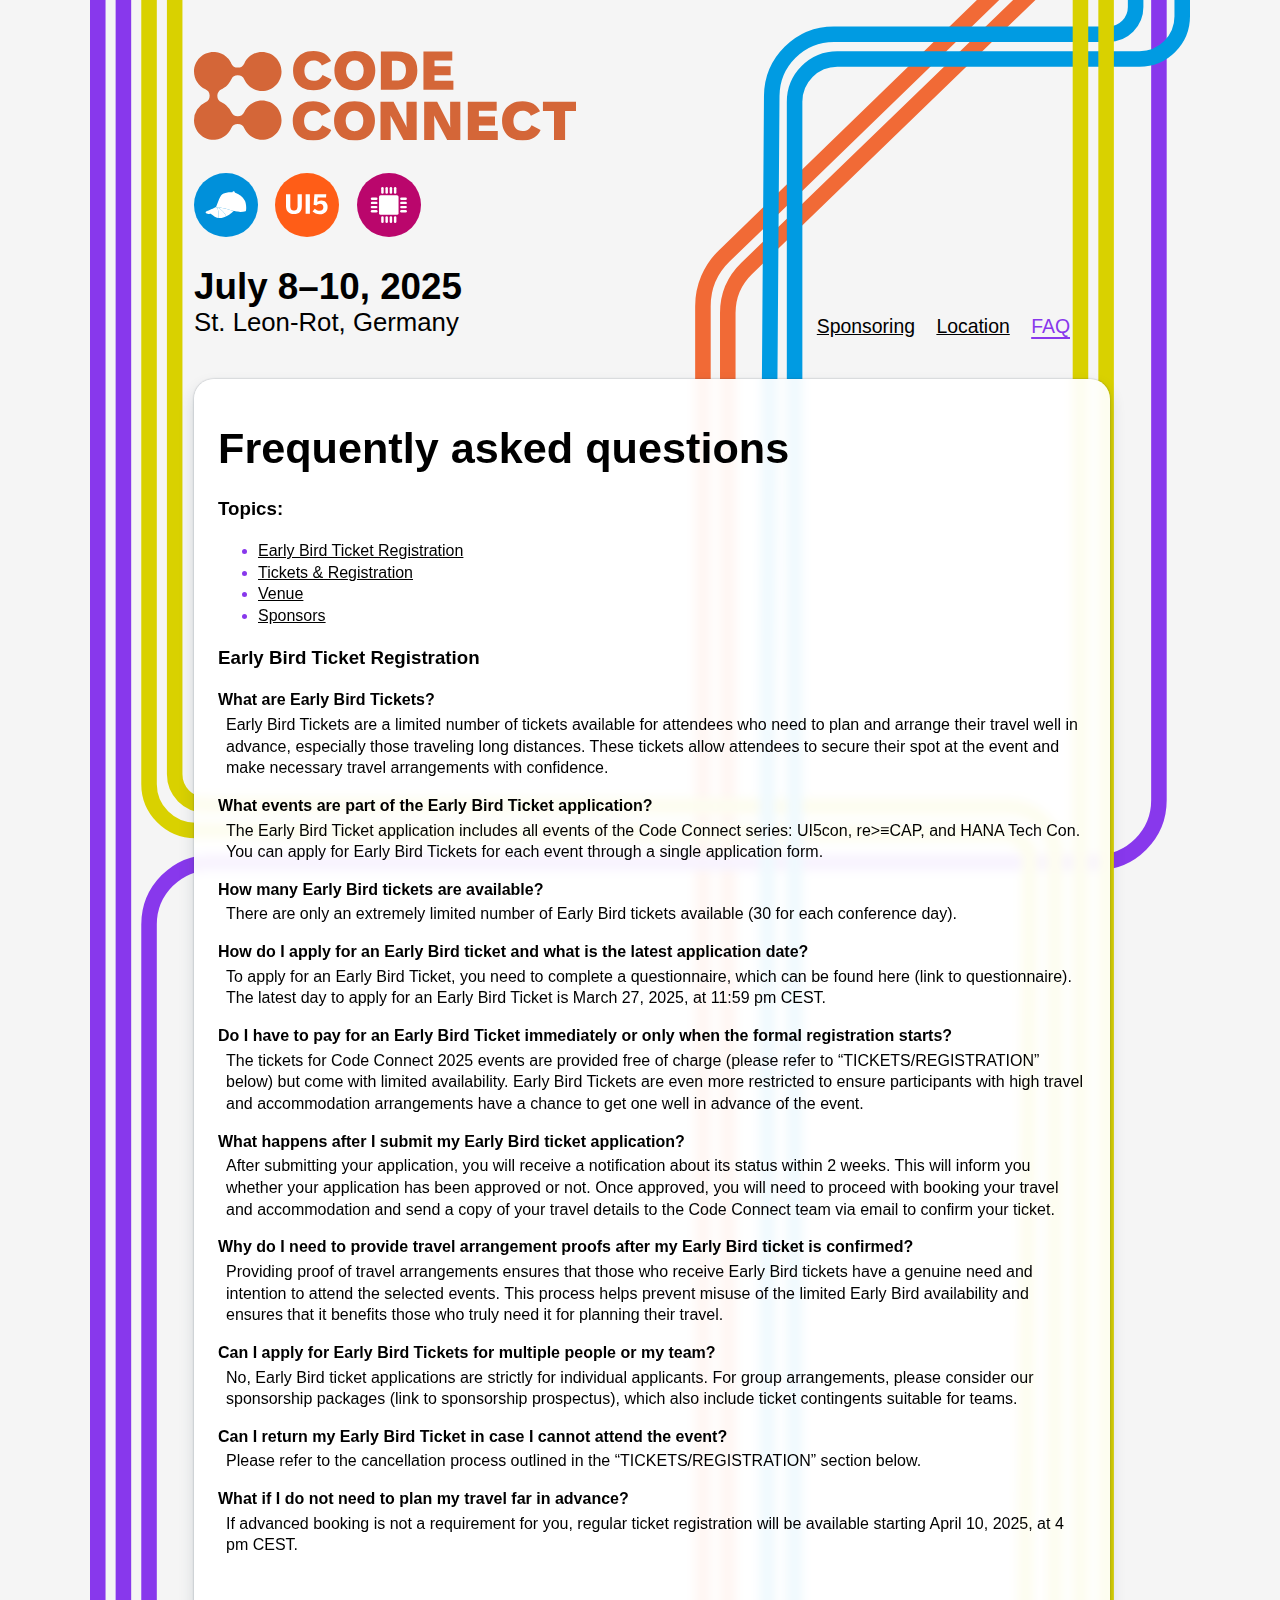
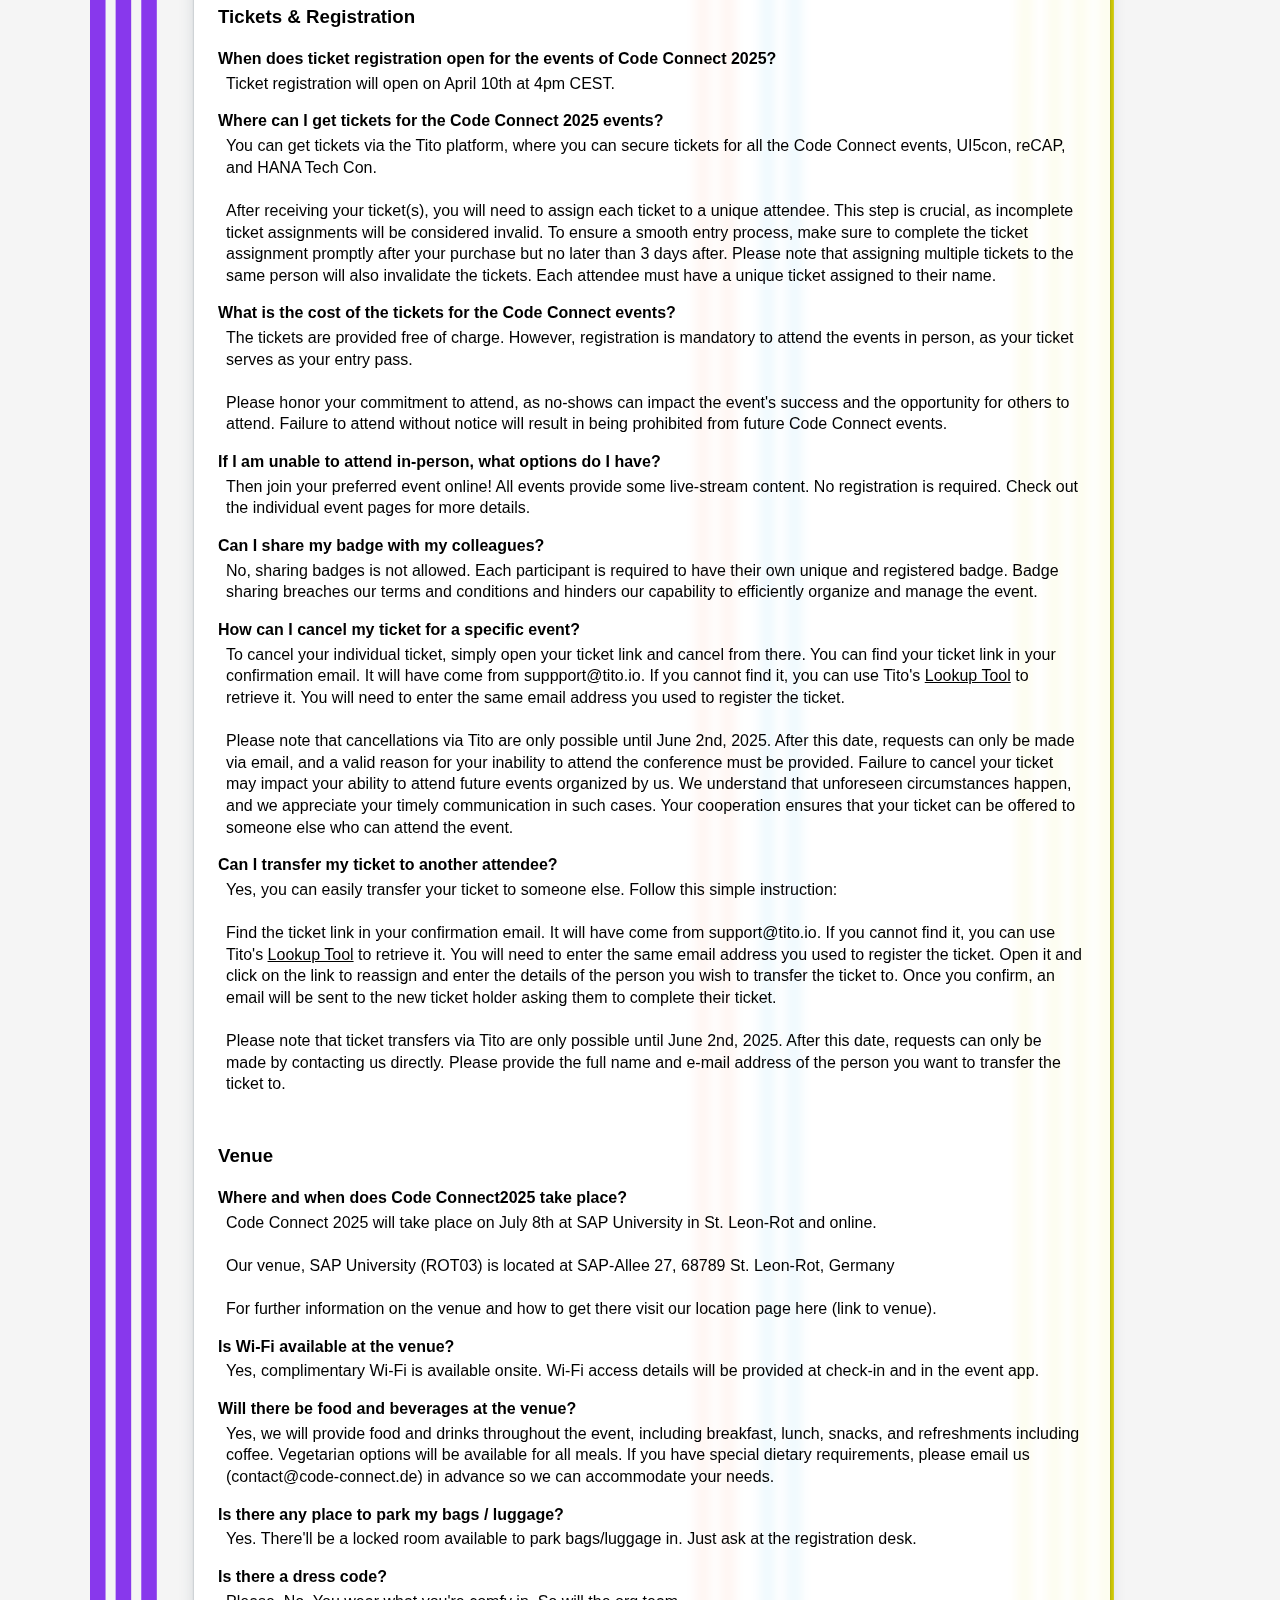
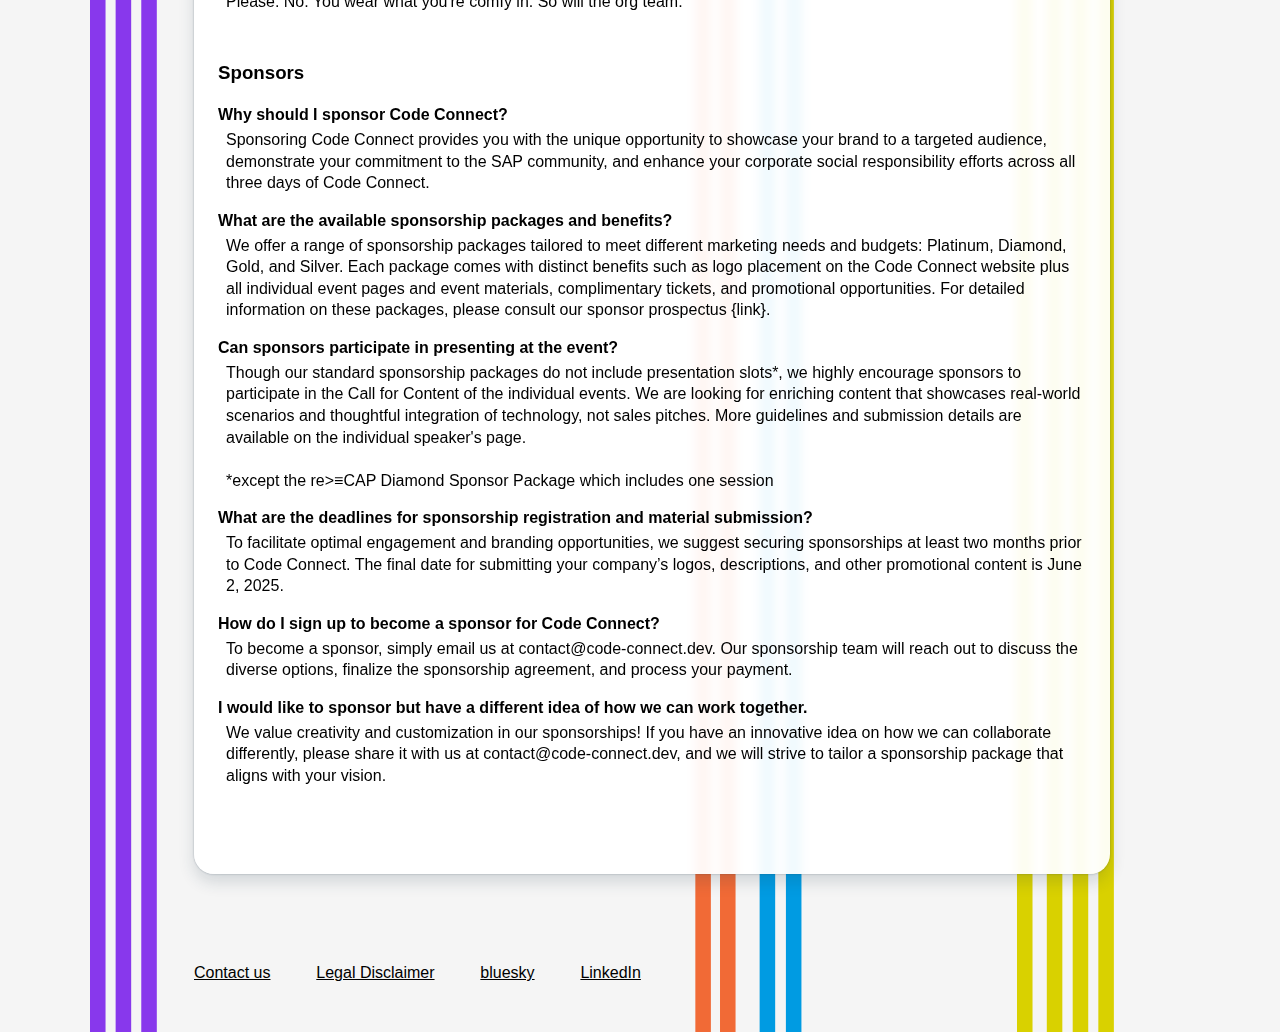
==== commit 0dc18d2f: "safari design tweak" ====
--- a/faq.html
+++ b/faq.html
@@ -22,6 +22,7 @@
 		content="Join us for 4 consecutive days of groundbreaking conferences and events all under the banner of Code Connect! Same location, triple the insights, innovation, and networking opportunities." />
 	<meta property="og:image" content="images/share.png" />
 	<meta name="robots" content="index, follow" />
+	<meta name="theme-color" content="#8838EC">
 
 	<link rel="apple-touch-icon" href="images/codeconnect-ico.png" />
 	<link rel="icon" type="image/svg+xml" href="images/favicon.svg" />
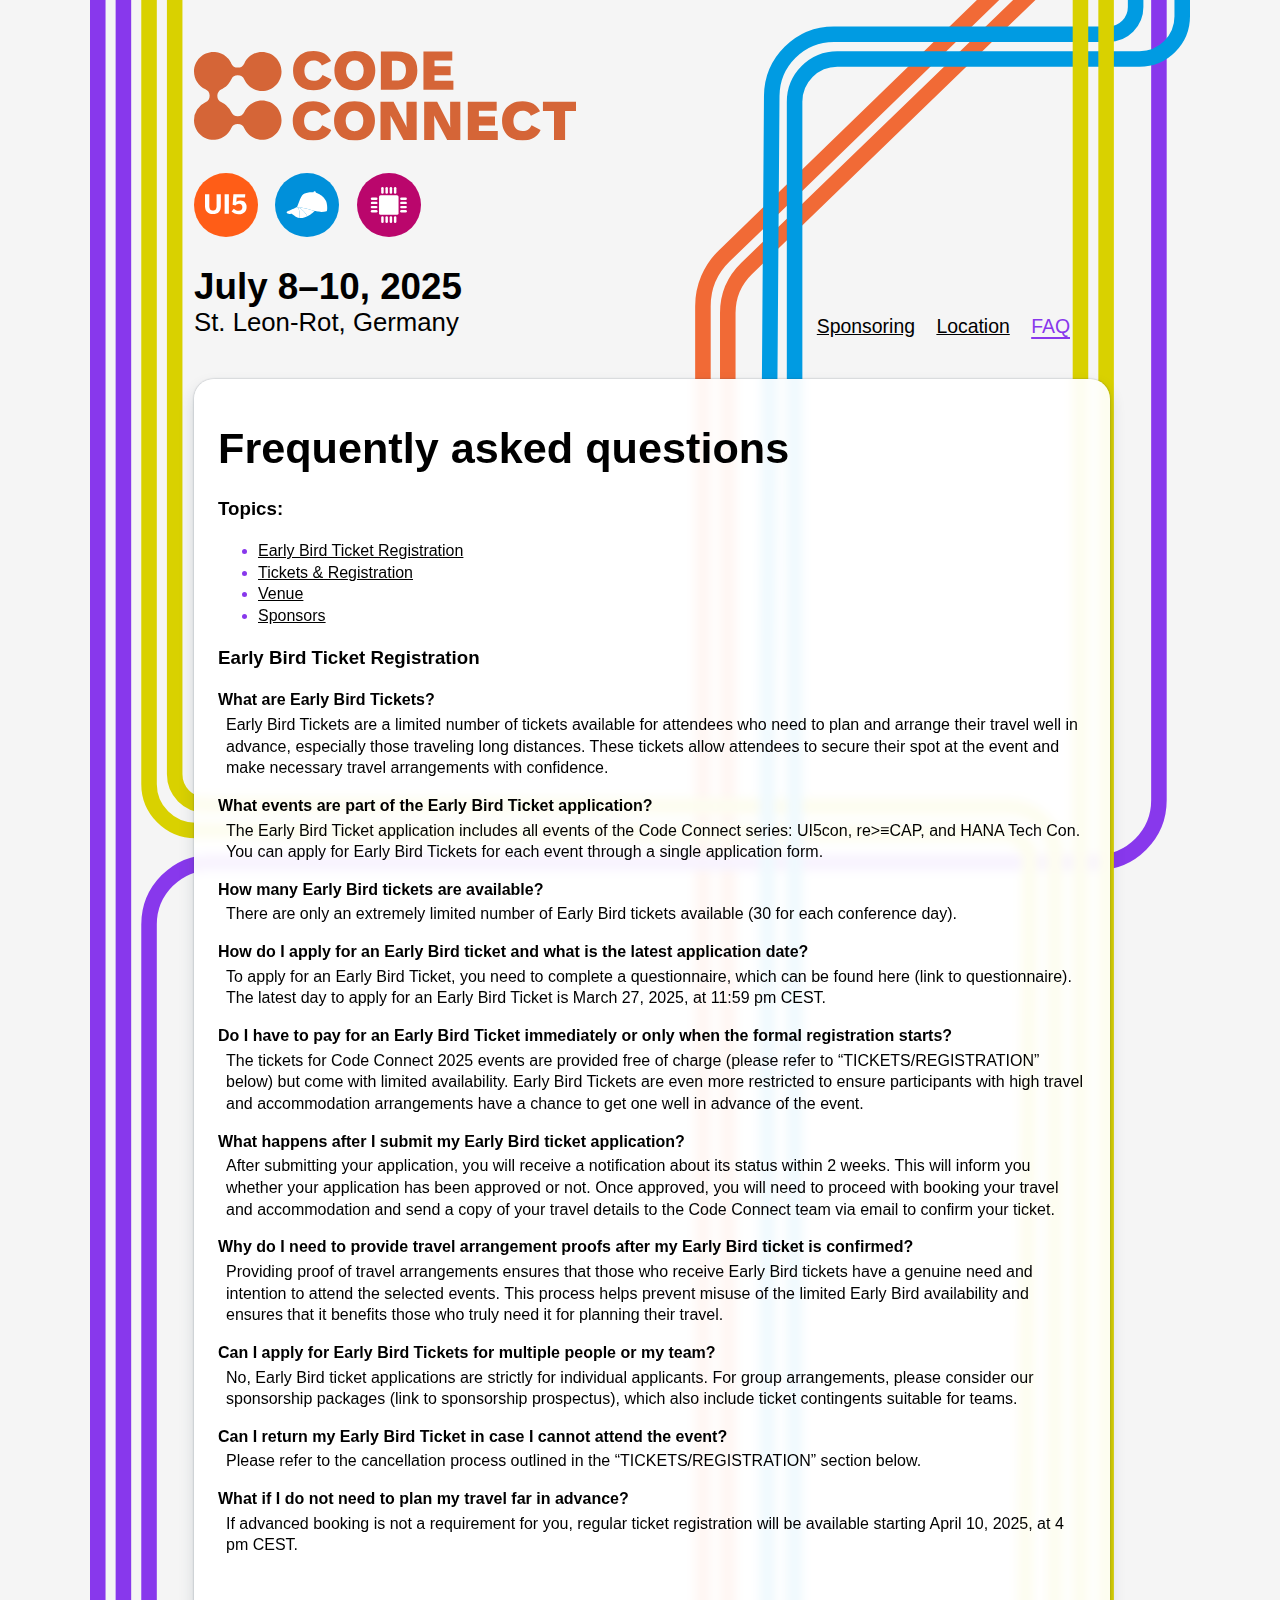
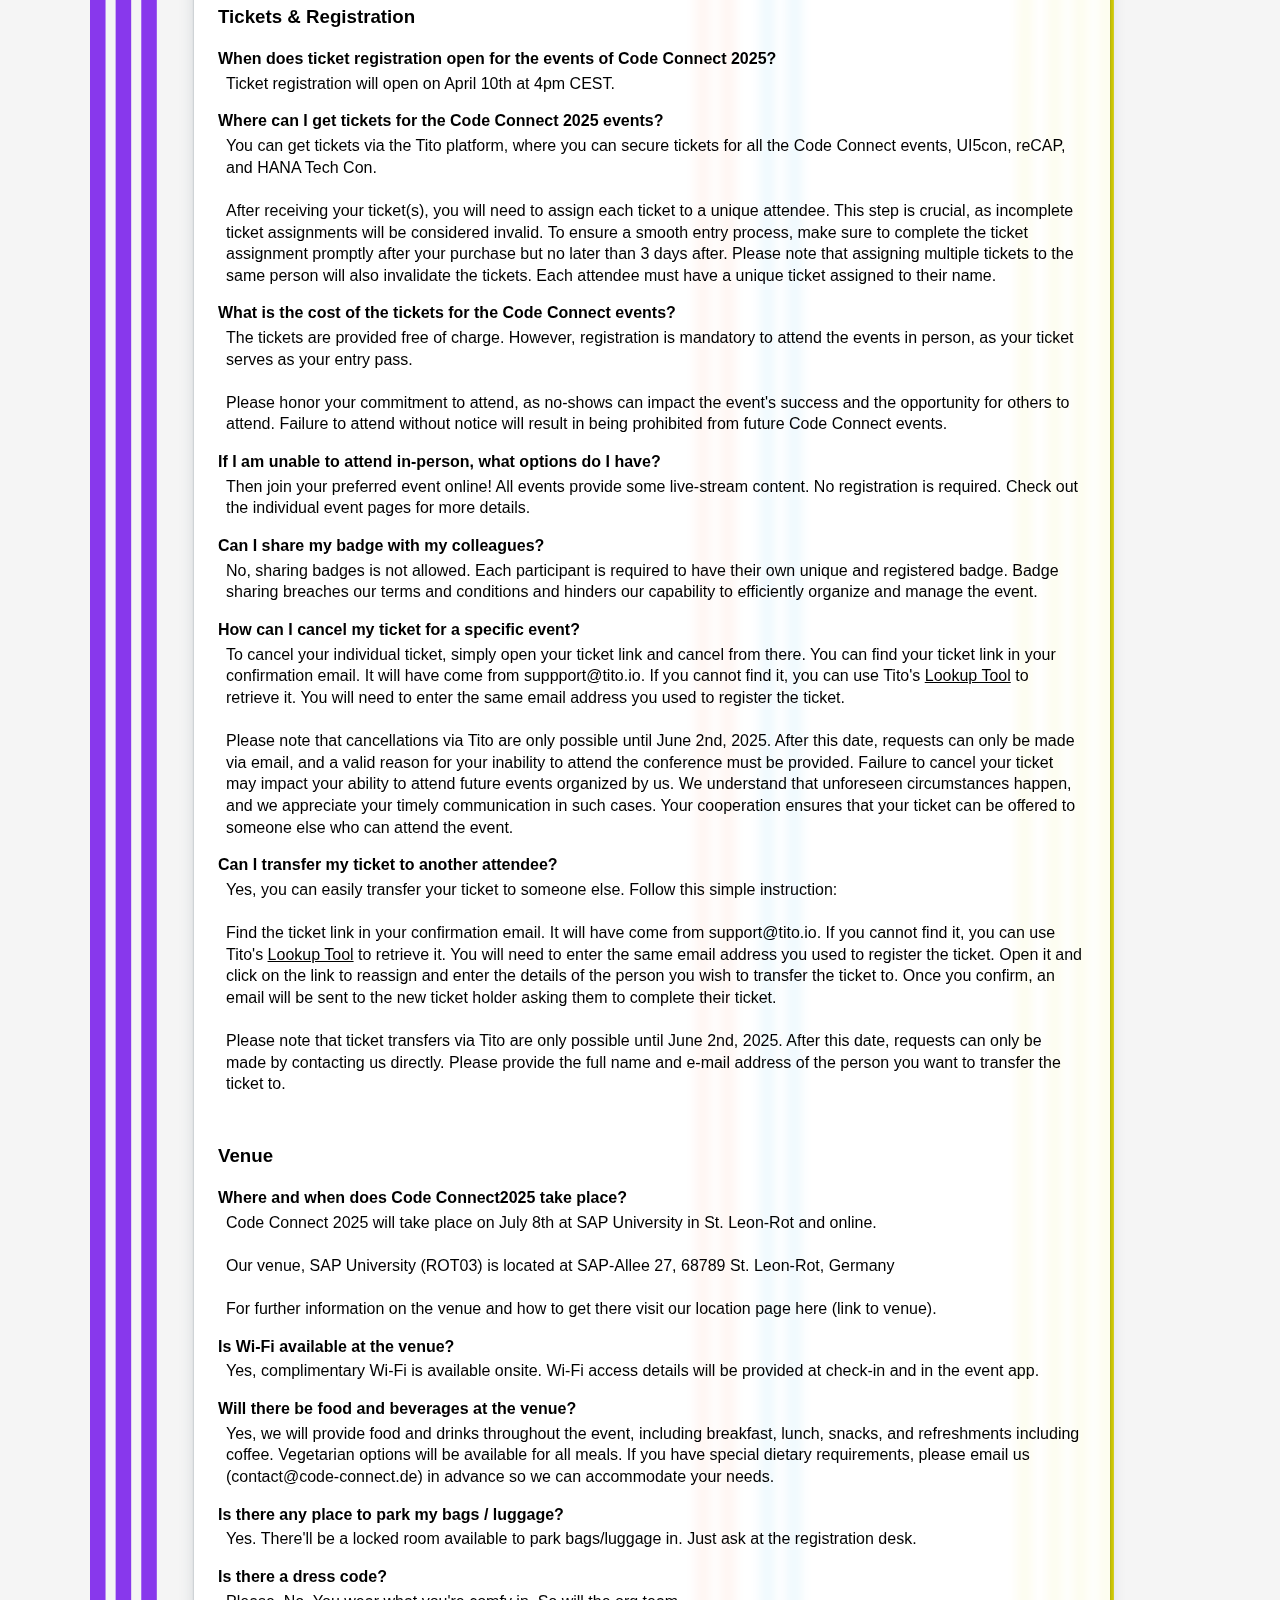
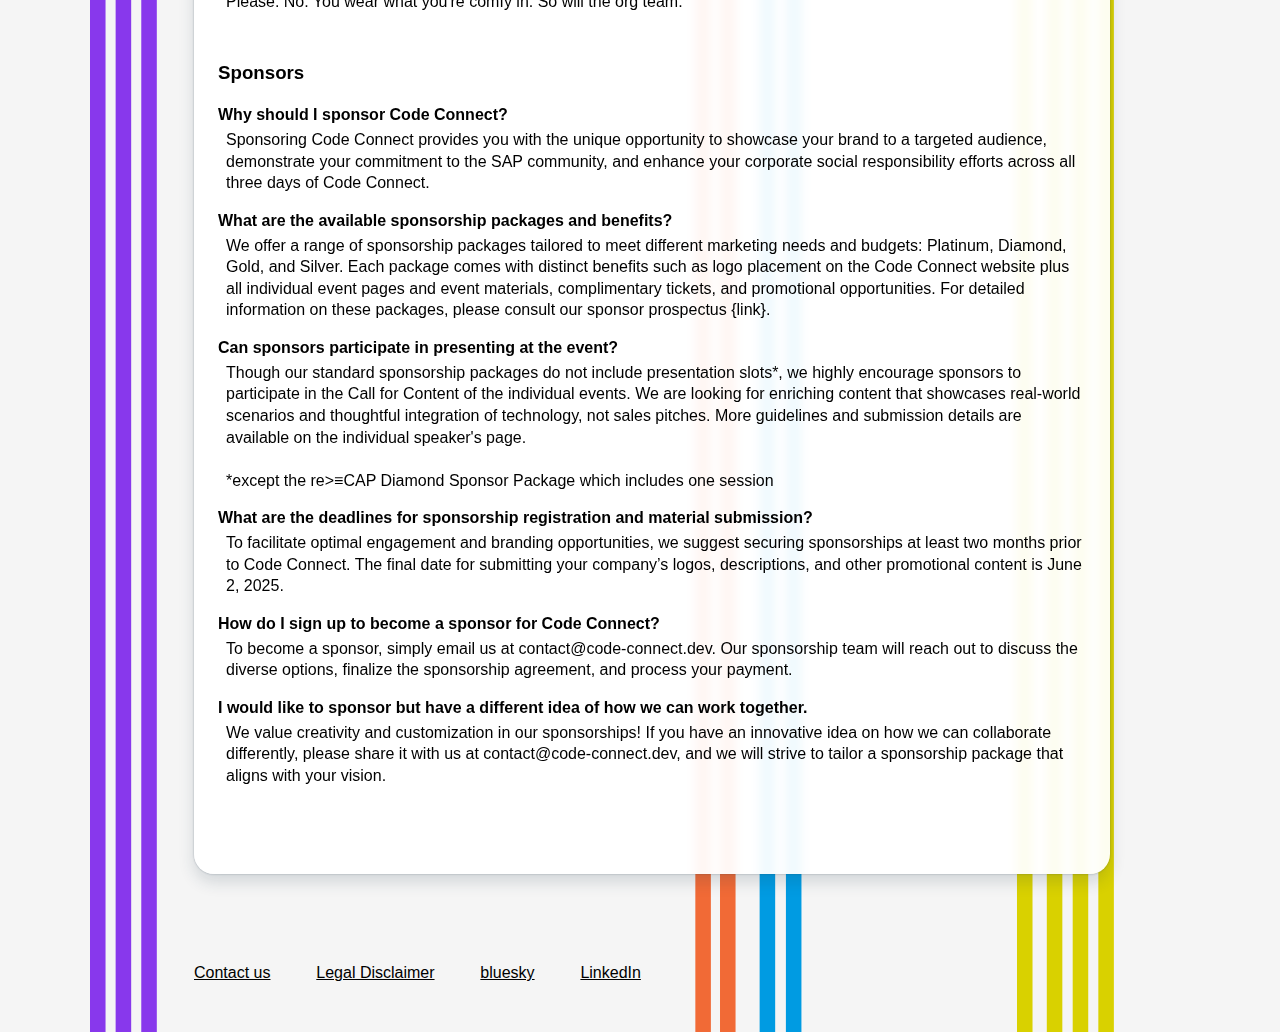
==== commit 243a1f8e: "minor fixes and tweaks." ====
--- a/faq.html
+++ b/faq.html
@@ -60,17 +60,17 @@
 						<path fill="currentColor" d="M30.319 21.636a8.714 8.714 0 0 0-7.909 5.1 3.195 3.195 0 0 1-5.82 0 8.707 8.707 0 0 0-2.209-2.961l-.024-.02a9.144 9.144 0 0 0-.465-.377l-.022-.016a8.943 8.943 0 0 0-.459-.32l-.058-.038a8.87 8.87 0 0 0-.48-.285c-.032-.019-.066-.036-.098-.053a8.598 8.598 0 0 0-.51-.255 3.195 3.195 0 0 1 0-5.82c.173-.079.342-.165.509-.255.034-.018.067-.035.1-.054a8.834 8.834 0 0 0 .99-.64l.029-.02c.157-.119.31-.244.46-.373l.031-.027a8.723 8.723 0 0 0 2.206-2.957 3.195 3.195 0 0 1 5.82 0 8.714 8.714 0 0 0 7.908 5.1c4.787 0 8.682-3.896 8.682-8.683S35.107 0 30.319 0a8.714 8.714 0 0 0-7.909 5.1 3.195 3.195 0 0 1-5.82 0c-.008-.02-.019-.038-.027-.058a9.275 9.275 0 0 0-.254-.508l-.007-.012a8.748 8.748 0 0 0-.283-.477c-.022-.034-.042-.068-.065-.101-.21-.32-.44-.625-.688-.915l-.056-.063c-.262-.3-.544-.58-.845-.841l-.003-.002A8.64 8.64 0 0 0 9.382.03L9.256.02A8.38 8.38 0 0 0 8.682 0C3.895 0 0 3.895 0 8.682a8.714 8.714 0 0 0 5.1 7.908 3.195 3.195 0 0 1 0 5.82A8.714 8.714 0 0 0 0 30.318C0 35.105 3.895 39 8.682 39c.194 0 .385-.009.574-.02l.126-.01a8.648 8.648 0 0 0 4.98-2.094h.002c.3-.262.584-.544.846-.843.019-.02.036-.041.054-.062a8.599 8.599 0 0 0 1.038-1.498l.005-.006c.09-.167.174-.338.255-.51.008-.02.02-.037.028-.057a3.195 3.195 0 0 1 5.82 0 8.714 8.714 0 0 0 7.908 5.1C35.105 39 39 35.105 39 30.318c0-4.787-3.895-8.682-8.682-8.682Z"/>
 					</svg>
 				</a> -->
+				<a class="cc-event-marker cc-event-marker-ui5con" href="#ui5con">
+					<svg xmlns="http://www.w3.org/2000/svg" fill="none" viewBox="0 0 324 155" aria-hidden="true">
+						<path fill="currentColor" d="M.009 93.09V.004h33.64v92.522a42.2 42.2 0 0 0 6.845 25.54 25.603 25.603 0 0 0 9.805 6.853 25.694 25.694 0 0 0 11.864 1.662 24.526 24.526 0 0 0 11.608-1.658 24.408 24.408 0 0 0 9.487-6.854 40.217 40.217 0 0 0 6.844-25.543V0h33.072v93.09a92.269 92.269 0 0 1-3.422 24.975 51.031 51.031 0 0 1-11.403 19.302 43.025 43.025 0 0 1-19.386 11.918 81.447 81.447 0 0 1-27.371 3.973 81.447 81.447 0 0 1-27.371-3.973 47.589 47.589 0 0 1-18.913-11.964 47.29 47.29 0 0 1-11.309-19.253A74.384 74.384 0 0 1 .006 93.091h.003Zm152.816 57.898V.003H185.9v150.985h-33.075Zm54.17-17.029 17.111-21.567a68.945 68.945 0 0 0 17.104 11.349 52.19 52.19 0 0 0 20.526 4.542c10.264 0 17.676-2.269 22.241-7.38a27.559 27.559 0 0 0 6.841-19.298 27.245 27.245 0 0 0-6.844-19.864 24.25 24.25 0 0 0-8.857-5.862 24.339 24.339 0 0 0-10.53-1.518 33.596 33.596 0 0 0-14.825 3.404 39.876 39.876 0 0 0-13.117 10.787l-21.666-6.814 6.273-81.17h92.372l-1.708 24.41h-65.005l-2.85 34.058a49.29 49.29 0 0 1 11.403-6.811 60.745 60.745 0 0 1 19.386-2.838 53.641 53.641 0 0 1 21.102 3.972 42.036 42.036 0 0 1 15.623 10.469 41.773 41.773 0 0 1 9.465 16.21 50.87 50.87 0 0 1 2.851 20.432 61.331 61.331 0 0 1-3.994 22.14 51.673 51.673 0 0 1-11.974 17.026 64.268 64.268 0 0 1-18.816 11.352 75.337 75.337 0 0 1-25.088 3.973 81.533 81.533 0 0 1-32.501-5.676 119.006 119.006 0 0 1-24.523-15.326Z"/>
+					</svg>
+				</a>
 				<a class="cc-event-marker cc-event-marker-recap" href="#recap">
 					<svg xmlns="http://www.w3.org/2000/svg" viewBox="0 -50 275 275" aria-hidden="true">
 						<path fill="currentColor" d="M8.15 136.29s-10.4 5.84 2.75 13.34c11.7 6.67 25.76-.25 25.76-.25l-11.44-14.92-17.08 1.83ZM272.48 111.53c0 4.74-.23 9.05-.66 12.57-.58 4.78-1.51 8.09-2.67 9.01-.13.11-.26.19-.39.23-32.75 11.78-77.43.19-79.44-.34 0 0-64.36-22.43-115.94-26.43.08-.03.15-.07.23-.1-.17 0-.26.08-.42.08h-.04v-.02l21.14-54.54s2.47-7.4 8.01-15.7c4.69-7.05 11.58-14.74 21.07-19.11 7.23-3.3 16.15-5.31 25.03-6.54 5.76-.8 11.5-1.27 16.75-1.54h.09c7.86-.4 16.39-.78 16.39-.78.83-5.42 6.41-6.09 8.48-5.77 4.75.72 7.28 3.95 6.53 8.06 0 0 33.45 15.65 41.65 22.32 3.81 3.09 19.39 18.53 26.38 34.22A73.05 73.05 0 0 1 268.81 79c2.61 10.39 3.68 22.43 3.69 32.53Z"/>
 						<path d="M189.31 133.01c-1.12 1.16-21.09 21.66-48.16 34.86-6.19-11.33-30.43-51.42-67.85-61.26.02 0 .05-.02.07-.03 51.58 4 115.94 26.43 115.94 26.43Z" fill="currentColor"/>
 						<path d="M141.15 167.87c-9.91 4.83-20.77 8.68-32.01 10.24-6.29.88-12.69 1.03-19.1.24 1.48-19.04 2.1-58.81-16.79-71.71.02 0 .04-.02.06-.03 37.41 9.84 61.65 49.93 67.85 61.26Z" fill="currentColor"/>
 						<path d="M90.03 178.36c-.86-.1-1.72-.23-2.58-.37-8.56-1.39-17.12-4.5-25.45-9.88-13.15-8.49-44.65-32.68-54.14-31.59h-.09l.12-.02c-1.16.14 17.7-8.44 36.8-17.03l-.16-.06h.29c4.04-1.82 8.09-3.64 11.96-5.38 6.2-2.78 11.94-5.36 16.46-7.39 18.9 12.9 18.28 52.68 16.79 71.71Z" fill="currentColor"/>
-					</svg>
-				</a>
-				<a class="cc-event-marker cc-event-marker-ui5con" href="#ui5con">
-					<svg xmlns="http://www.w3.org/2000/svg" fill="none" viewBox="0 0 324 155" aria-hidden="true">
-						<path fill="currentColor" d="M.009 93.09V.004h33.64v92.522a42.2 42.2 0 0 0 6.845 25.54 25.603 25.603 0 0 0 9.805 6.853 25.694 25.694 0 0 0 11.864 1.662 24.526 24.526 0 0 0 11.608-1.658 24.408 24.408 0 0 0 9.487-6.854 40.217 40.217 0 0 0 6.844-25.543V0h33.072v93.09a92.269 92.269 0 0 1-3.422 24.975 51.031 51.031 0 0 1-11.403 19.302 43.025 43.025 0 0 1-19.386 11.918 81.447 81.447 0 0 1-27.371 3.973 81.447 81.447 0 0 1-27.371-3.973 47.589 47.589 0 0 1-18.913-11.964 47.29 47.29 0 0 1-11.309-19.253A74.384 74.384 0 0 1 .006 93.091h.003Zm152.816 57.898V.003H185.9v150.985h-33.075Zm54.17-17.029 17.111-21.567a68.945 68.945 0 0 0 17.104 11.349 52.19 52.19 0 0 0 20.526 4.542c10.264 0 17.676-2.269 22.241-7.38a27.559 27.559 0 0 0 6.841-19.298 27.245 27.245 0 0 0-6.844-19.864 24.25 24.25 0 0 0-8.857-5.862 24.339 24.339 0 0 0-10.53-1.518 33.596 33.596 0 0 0-14.825 3.404 39.876 39.876 0 0 0-13.117 10.787l-21.666-6.814 6.273-81.17h92.372l-1.708 24.41h-65.005l-2.85 34.058a49.29 49.29 0 0 1 11.403-6.811 60.745 60.745 0 0 1 19.386-2.838 53.641 53.641 0 0 1 21.102 3.972 42.036 42.036 0 0 1 15.623 10.469 41.773 41.773 0 0 1 9.465 16.21 50.87 50.87 0 0 1 2.851 20.432 61.331 61.331 0 0 1-3.994 22.14 51.673 51.673 0 0 1-11.974 17.026 64.268 64.268 0 0 1-18.816 11.352 75.337 75.337 0 0 1-25.088 3.973 81.533 81.533 0 0 1-32.501-5.676 119.006 119.006 0 0 1-24.523-15.326Z"/>
 					</svg>
 				</a>
 				<a class="cc-event-marker cc-event-marker-hanaconf" href="#hanaconf">
--- a/css/common.css
+++ b/css/common.css
@@ -759,6 +759,10 @@
 	margin: 0;
 }
 
+.cc-content-box h2:has( ~ p) {
+	margin-block-end: 2rem;
+}
+
 .cc-links-container {
 	display: none;
 	gap: 1.4rem;
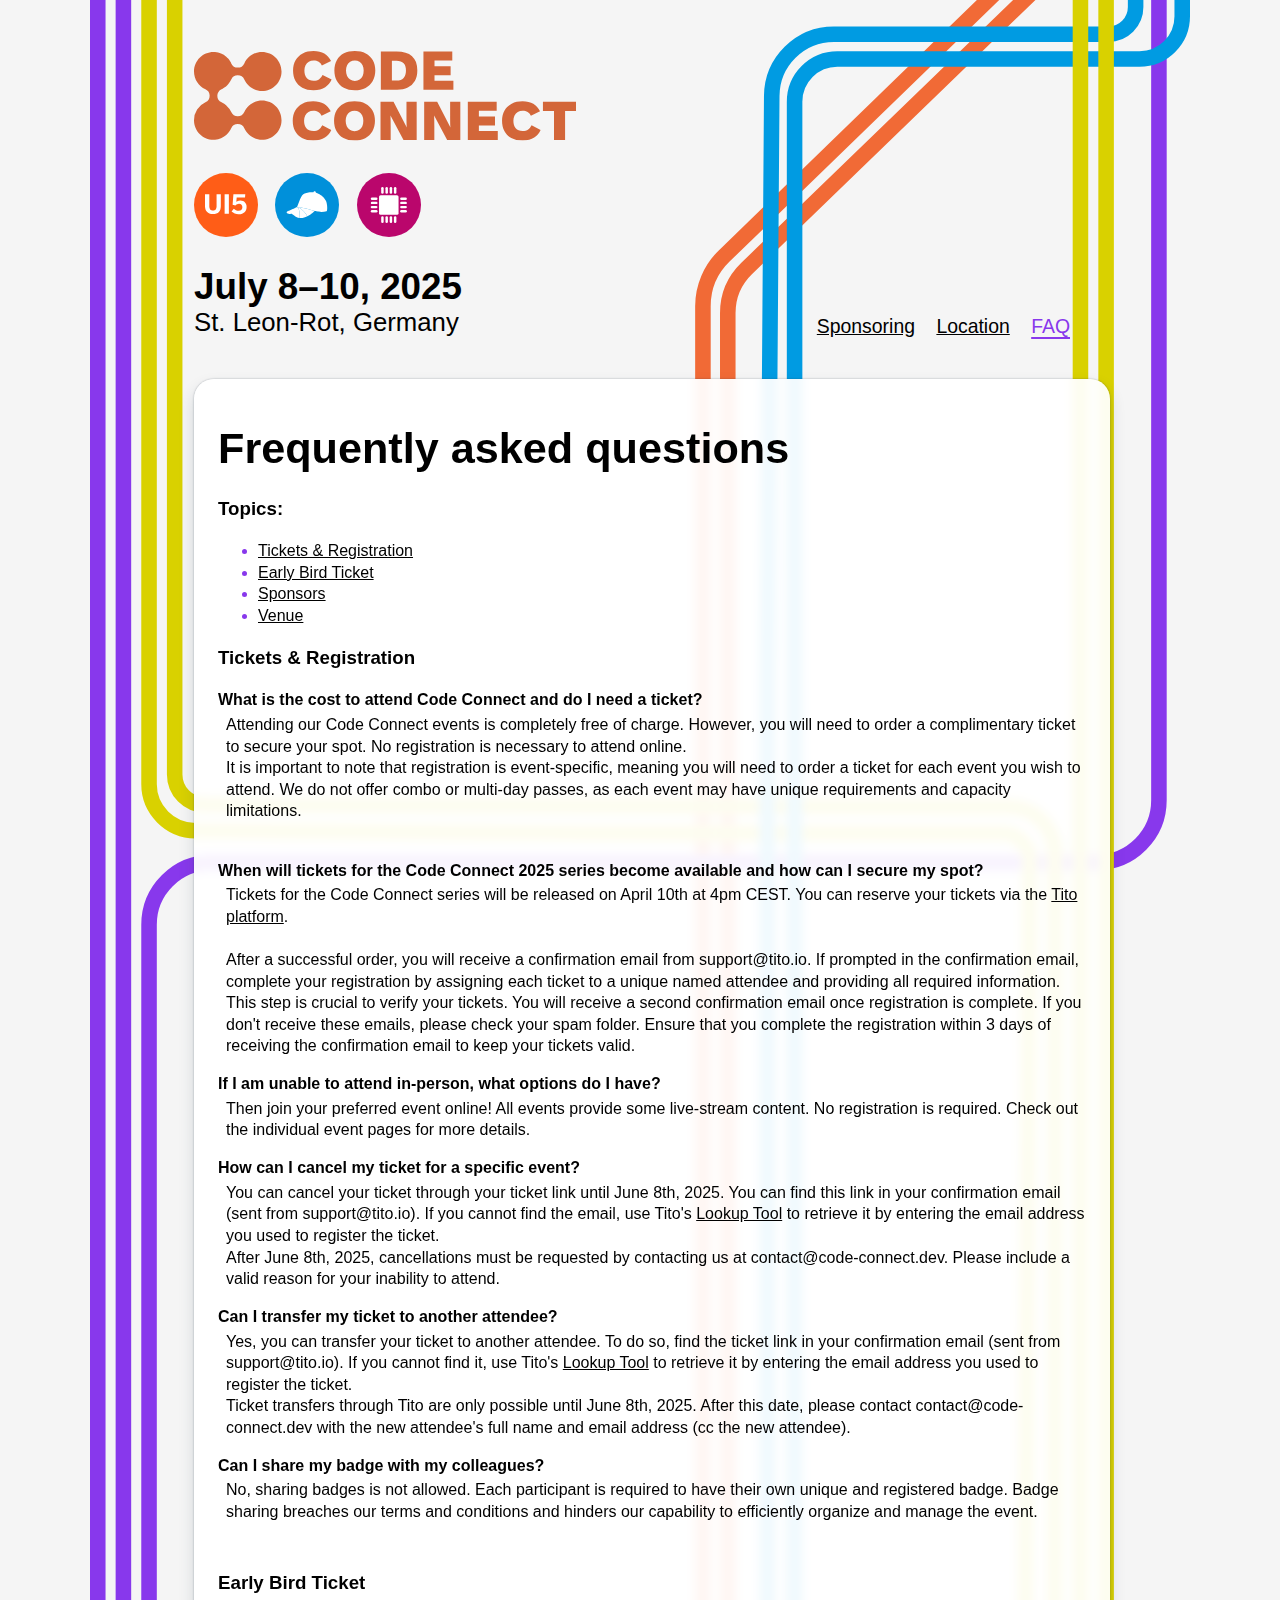
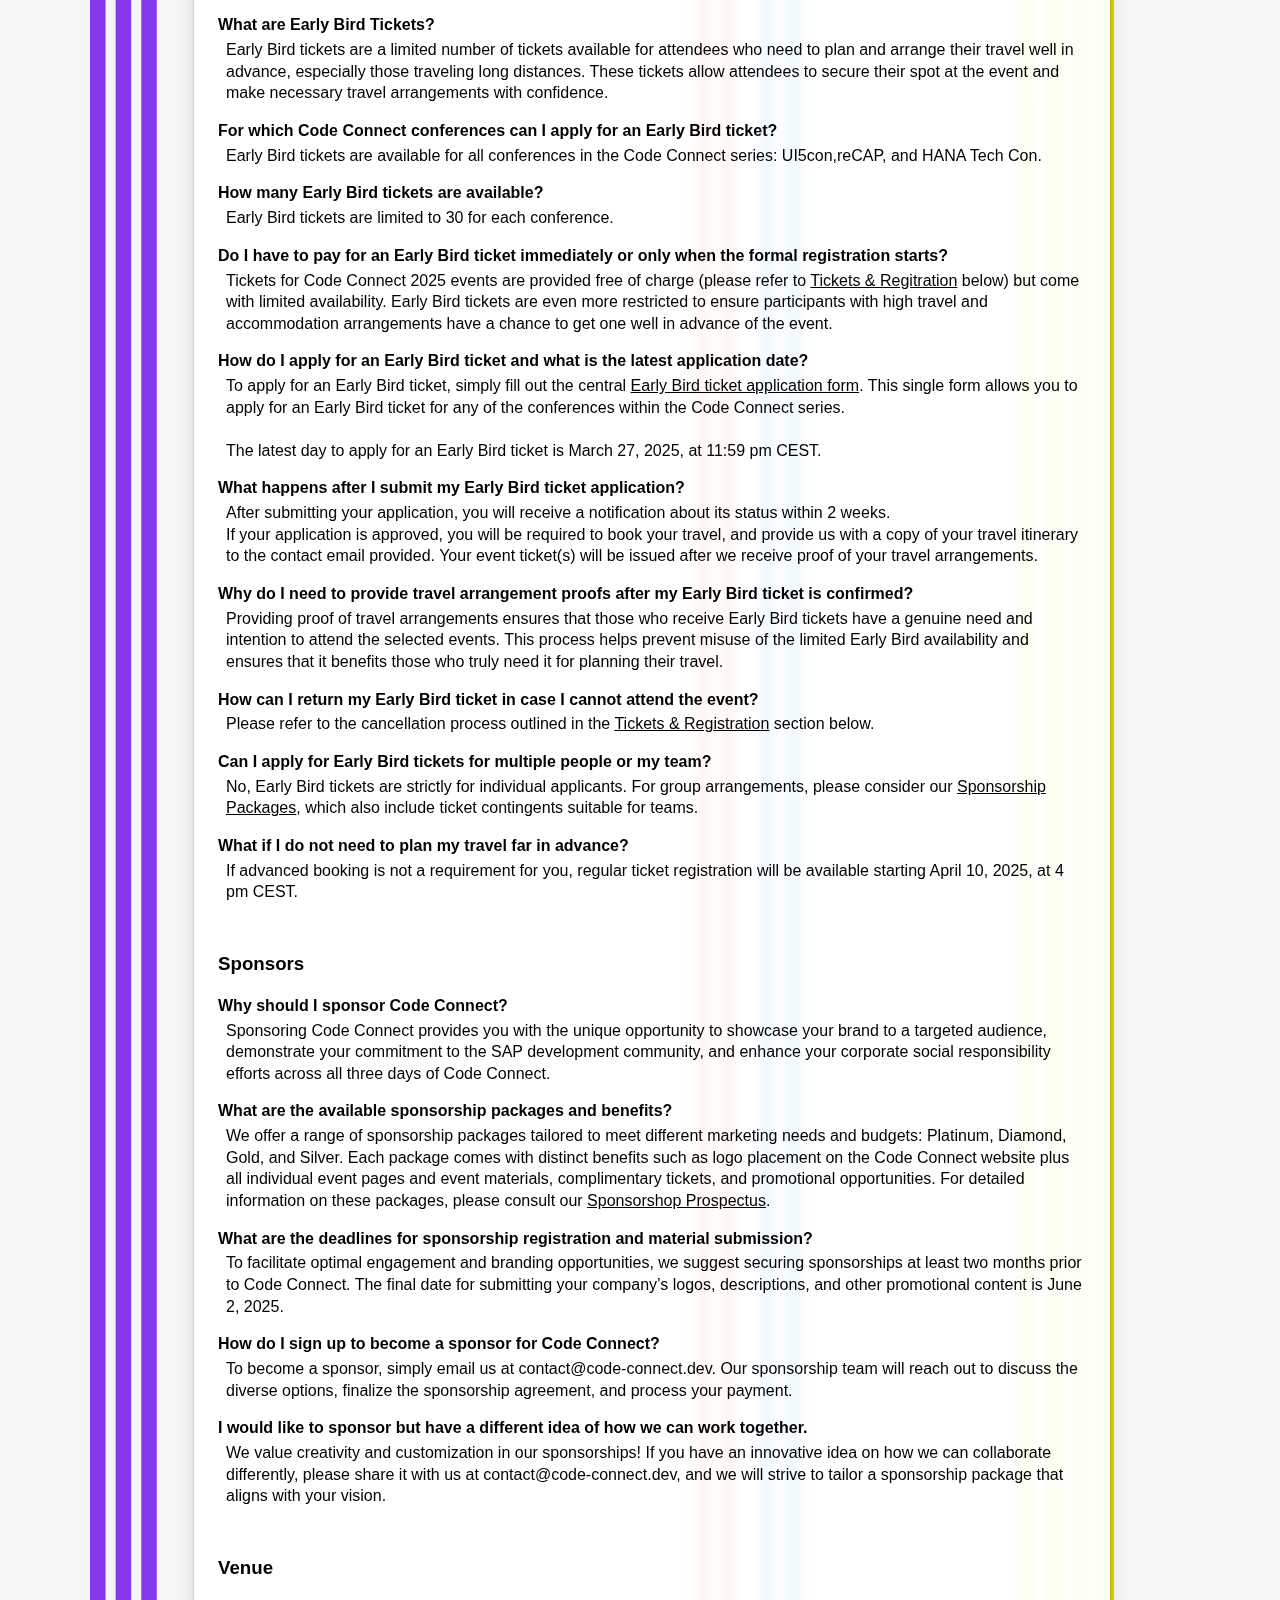
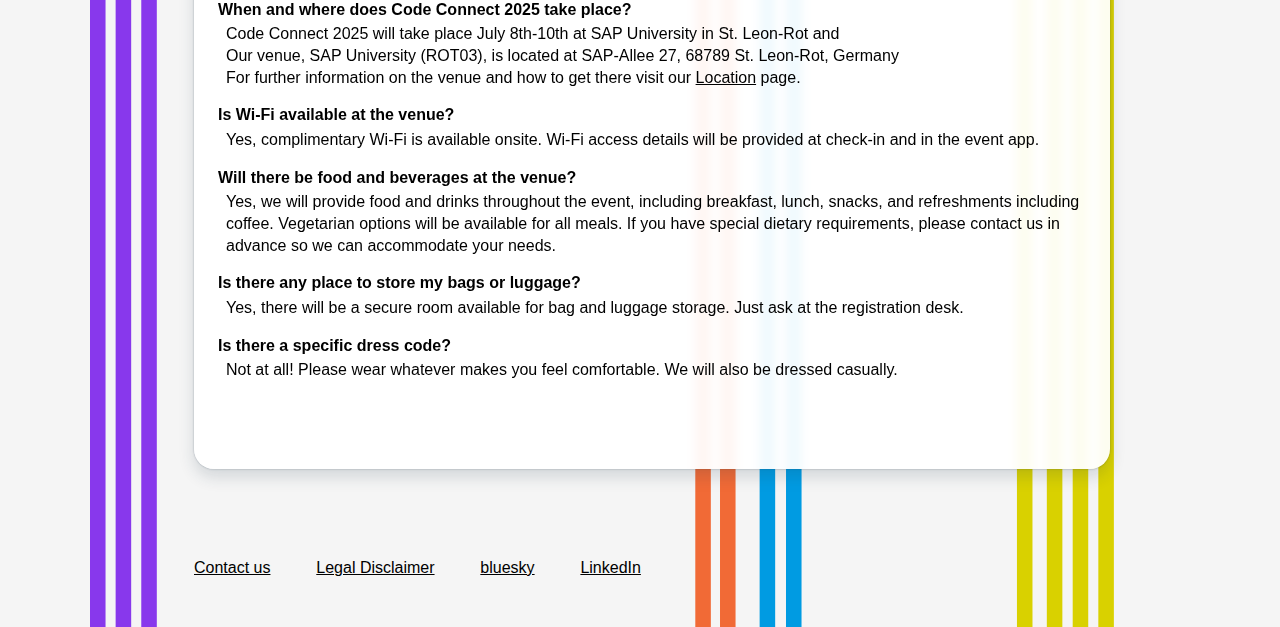
==== commit 53a48419: "content updates." ====
--- a/faq.html
+++ b/faq.html
@@ -123,157 +123,122 @@
 				<h3>Topics:</h3>
 
 				<ul>
-					<li><a href="#earlybird">Early Bird Ticket Registration</a></li>
 					<li><a href="#tickets">Tickets & Registration</a></li>
+					<li><a href="#earlybird">Early Bird Ticket</a></li>
+					<li><a href="#sponsors">Sponsors</a></li>
 					<li><a href="#venue">Venue</a></li>
-					<li><a href="#sponsors">Sponsors</a></li>
 				</ul>
 
-				<h3 id="earlybird">Early Bird Ticket Registration</h3>
+				<h3 id="tickets">Tickets & Registration</h3>
+
+				<dl>
+					<dt>What is the cost to attend Code Connect and do I need a ticket? </dt>
+					<dd>Attending our Code Connect events is completely free of charge. However, you will need to order a complimentary ticket to secure your spot. No registration is necessary to attend online.<br>
+						It is important to note that registration is event-specific, meaning you will need to order a ticket for each event you wish to attend. We do not offer combo or multi-day passes, as each event may have unique requirements and capacity limitations.<br><br>
+					</dd>
+
+					<dt>When will tickets for the Code Connect 2025 series become available and how can I secure my spot? </dt>
+					<dd>Tickets for the Code Connect series will be released on April 10th at 4pm CEST.
+						You can reserve your tickets via the <a href="https://ti.to/code-connect/2025" hreflang="en" rel="external" target="_blank">Tito platform</a>.<br><br>
+						After a successful order, you will receive a confirmation email from support@tito.io. If prompted in the confirmation email, complete your registration by assigning each ticket to a unique named attendee and providing all required information. This step is crucial to verify your tickets.
+						You will receive a second confirmation email once registration is complete. If you don't receive these emails, please check your spam folder.
+						Ensure that you complete the registration within 3 days of receiving the confirmation email to keep your tickets valid.</dd>
+
+					<dt>If I am unable to attend in-person, what options do I have? </dt>
+					<dd>Then join your preferred event online! All events provide some live-stream content.
+						No registration is required. Check out the individual event pages for more details. </dd>
+
+					<dt>How can I cancel my ticket for a specific event? </dt>
+					<dd>You can cancel your ticket through your ticket link until June 8th, 2025. You can find this link in your confirmation email
+						(sent from support@tito.io). If you cannot find the email, use Tito's <a href="https://lookup.tito.io/" hreflang="en" rel="external" target="_blank">Lookup Tool</a>
+						to retrieve it by entering the email address you used to register the ticket.<br>
+						After June 8th, 2025, cancellations must be requested by contacting us at contact@code-connect.dev. Please include a valid reason for your inability to attend.
+					</dd>
+
+					<dt>Can I transfer my ticket to another attendee? </dt>
+					<dd>Yes, you can transfer your ticket to another attendee. To do so, find the ticket link in your
+						confirmation email (sent from support@tito.io). If you cannot find it, use Tito's <a href="https://lookup.tito.io/" hreflang="en" rel="external" target="_blank">Lookup Tool</a> to
+						retrieve it by entering the email address you used to register the ticket.<br>
+						Ticket transfers through Tito are only possible until June 8th, 2025. After this date, please contact contact@code-connect.dev with the new attendee's full name and email address (cc the new attendee).
+					</dd>
+
+					<dt>Can I share my badge with my colleagues? </dt>
+					<dd>No, sharing badges is not allowed. Each participant is required to have their own unique
+						and registered badge. Badge sharing breaches our terms and conditions and hinders our
+						capability to efficiently organize and manage the event. </dd>
+
+				</dl>
+
+				<h3 id="earlybird">Early Bird Ticket</h3>
 
 				<dl>
 					<dt>What are Early Bird Tickets?</dt>
-					<dd>Early Bird Tickets are a limited number of tickets available for attendees who need to plan
+					<dd>Early Bird tickets are a limited number of tickets available for attendees who need to plan
 						and arrange their travel well in advance, especially those traveling long distances.
 						These tickets allow attendees to secure their spot at the event and make necessary travel
 						arrangements with confidence. </dd>
 
-					<dt>What events are part of the Early Bird Ticket application?</dt>
-					<dd>The Early Bird Ticket application includes all events of the Code Connect series: UI5con,
-						re>≡CAP, and HANA Tech Con. You can apply for Early Bird Tickets for each event through a
-						single application form. </dd>
+					<dt>For which Code Connect conferences can I apply for an Early Bird ticket?</dt>
+					<dd>Early Bird tickets are available for all conferences in the Code Connect series: UI5con,reCAP,
+						and HANA Tech Con. </dd>
 
 					<dt>How many Early Bird tickets are available?</dt>
-					<dd>There are only an extremely limited number of Early Bird tickets available
-						(30 for each conference day).</dd>
+					<dd>Early Bird tickets are limited to 30 for each conference.</dd>
+
+					<dt>Do I have to pay for an Early Bird ticket immediately or only when the formal registration
+						starts? </dt>
+					<dd>Tickets for Code Connect 2025 events are provided free of charge (please refer to <a
+							href="#tickets">Tickets & Regitration</a> below)
+						but come with limited availability. Early Bird tickets are even more restricted to ensure
+						participants with
+						high travel and accommodation arrangements have a chance to get one well in advance of the
+						event. </dd>
 
 					<dt>How do I apply for an Early Bird ticket and what is the latest application date?</dt>
-					<dd>To apply for an Early Bird Ticket, you need to complete a questionnaire, which can be found
-						here (link to questionnaire). The latest day to apply for an Early Bird Ticket is March 27,
-						2025, at 11:59 pm CEST. </dd>
-
-					<dt>Do I have to pay for an Early Bird Ticket immediately or only when the formal registration starts? </dt>
-					<dd>The tickets for Code Connect 2025 events are provided free of charge (please refer to “TICKETS/REGISTRATION” below)
-						but come with limited availability. Early Bird Tickets are even more restricted to ensure participants with
-						high travel and accommodation arrangements have a chance to get one well in advance of the event. </dd>
+					<dd>To apply for an Early Bird ticket, simply fill out the central
+						<a href="https://forms.gle/m5nopTFp1q8bxzQ37" target="_blank" hreflang="en"
+							rel="noopener noreferrer"
+							title="Click to open Early Bird ticket application form. Opens in a new window.">Early Bird
+							ticket application form</a>.
+						This single form allows you to apply for an Early Bird ticket for any of the conferences within
+						the Code Connect series.<br><br>
+						The latest day to apply for an Early Bird ticket is March 27, 2025, at
+						11:59 pm CEST. </dd>
 
 					<dt>What happens after I submit my Early Bird ticket application?</dt>
-					<dd>After submitting your application, you will receive a notification about its status within 2 weeks.
-						This will inform you whether your application has been approved or not. Once approved, you
-						will need to proceed with booking your travel and accommodation and send a copy of your
-						travel details to the Code Connect team via email to confirm your ticket. </dd>
-
-					<dt>Why do I need to provide travel arrangement proofs after my Early Bird ticket is confirmed? </dt>
+					<dd>After submitting your application, you will receive a notification about its status within 2
+						weeks.<br>
+						If your application is approved, you will be required to book your travel, and provide us with a
+						copy of your travel itinerary to the contact email provided. Your event ticket(s) will be issued
+						after we receive proof of your travel arrangements. </dd>
+
+					<dt>Why do I need to provide travel arrangement proofs after my Early Bird ticket is confirmed?
+					</dt>
 					<dd>Providing proof of travel arrangements ensures that those who receive Early Bird tickets have a
 						genuine need and intention to attend the selected events. This process helps prevent
 						misuse of the limited Early Bird availability and ensures that it benefits those who truly
 						need it for planning their travel. </dd>
 
-					<dt>Can I apply for Early Bird Tickets for multiple people or my team?</dt>
-					<dd>No, Early Bird ticket applications are strictly for individual applicants. For group arrangements,
-						please consider our sponsorship packages (link to sponsorship prospectus), which also include
-						ticket contingents suitable for teams. </dd>
-
-					<dt>Can I return my Early Bird Ticket in case I cannot attend the event? </dt>
-					<dd>Please refer to the cancellation process outlined in the “TICKETS/REGISTRATION” section below. </dd>
+					<dt>How can I return my Early Bird ticket in case I cannot attend the event? </dt>
+					<dd>Please refer to the cancellation process outlined in the <a href="#tickets">Tickets &
+							Registration</a> section below. </dd>
+
+					<dt>Can I apply for Early Bird tickets for multiple people or my team?</dt>
+					<dd>No, Early Bird tickets are strictly for individual applicants. For group arrangements,
+						please consider our
+						<a href="https://cap.cloud.sap/resources/events/Code_Connect_2025_Sponsor_Packages.pdf" target="_blank" download="CodeConnect-2025-sponsorship-prospectus.pdf">Sponsorship Packages</a>, which also include ticket contingents suitable for teams. </dd>
 
 					<dt>What if I do not need to plan my travel far in advance? </dt>
 					<dd>If advanced booking is not a requirement for you, regular ticket registration will be available
 						starting April 10, 2025, at 4 pm CEST. </dd>
 				</dl>
 
-				<h3 id="tickets">Tickets & Registration</h3>
-
-				<dl>
-					<dt>When does ticket registration open for the events of Code Connect 2025? </dt>
-					<dd>Ticket registration will open on April 10th at 4pm CEST. </dd>
-
-					<dt>Where can I get tickets for the Code Connect 2025 events? </dt>
-					<dd>You can get tickets via the Tito platform, where you can secure tickets for all the Code Connect
-						events, UI5con, reCAP, and HANA Tech Con.<br><br>
-						After receiving your ticket(s), you will need to assign each ticket to a unique attendee.
-						This step is crucial, as incomplete ticket assignments will be considered invalid.
-						To ensure a smooth entry process, make sure to complete the ticket assignment promptly
-						after your purchase but no later than 3 days after. Please note that assigning multiple
-						tickets to the same person will also invalidate the tickets. Each attendee must have a
-						unique ticket assigned to their name. </dd>
-
-					<dt>What is the cost of the tickets for the Code Connect events? </dt>
-					<dd>The tickets are provided free of charge. However, registration is mandatory to attend the
-						events in person, as your ticket serves as your entry pass. <br><br>
-						Please honor your commitment to attend, as no-shows can impact the event's success and
-						the opportunity for others to attend. Failure to attend without notice will result in
-						being prohibited from future Code Connect events. </dd>
-
-					<dt>If I am unable to attend in-person, what options do I have? </dt>
-					<dd>Then join your preferred event online! All events provide some live-stream content.
-						No registration is required. Check out the individual event pages for more details. </dd>
-
-					<dt>Can I share my badge with my colleagues? </dt>
-					<dd>No, sharing badges is not allowed. Each participant is required to have their own unique
-						and registered badge. Badge sharing breaches our terms and conditions and hinders our
-						capability to efficiently organize and manage the event. </dd>
-
-					<dt>How can I cancel my ticket for a specific event? </dt>
-					<dd>To cancel your individual ticket, simply open your ticket link and cancel from there.
-						You can find your ticket link in your confirmation email. It will have come from
-						suppport@tito.io. If you cannot find it, you can use Tito's
-						<a href="https://lookup.tito.io/" hreflang="en" rel="external" target="_blank">Lookup Tool</a> to retrieve it.
-						You will need to enter the same email address you used to register the ticket.<br><br>
-						Please note that cancellations via Tito are only possible until June 2nd, 2025.
-						After this date, requests can only be made via email, and a valid reason for your
-						inability to attend the conference must be provided. Failure to cancel your ticket
-						may impact your ability to attend future events organized by us. We understand that
-						unforeseen circumstances happen, and we appreciate your timely communication in
-						such cases. Your cooperation ensures that your ticket can be offered to someone
-						else who can attend the event. </dd>
-
-					<dt>Can I transfer my ticket to another attendee? </dt>
-					<dd>Yes, you can easily transfer your ticket to someone else. Follow this simple instruction:<br><br>
-						Find the ticket link in your confirmation email. It will have come from support@tito.io.
-						If you cannot find it, you can use Tito's
-						<a href="https://lookup.tito.io/" hreflang="en" rel="external" target="_blank">Lookup Tool</a> to retrieve it.
-						You will need to enter the same email address you used to register the ticket.
-						Open it and click on the link to reassign and enter the details of the person you
-						wish to transfer the ticket to. Once you confirm, an email will be sent to the new
-						ticket holder asking them to complete their ticket. <br><br>
-						Please note that ticket transfers via Tito are only possible until June 2nd, 2025.
-						After this date, requests can only be made by contacting us directly.
-						Please provide the full name and e-mail address of the person you want
-						to transfer the ticket to. </dd>
-				</dl>
-
-				<h3 id="venue">Venue</h3>
-
-				<dl>
-					<dt>Where and when does Code Connect2025 take place? </dt>
-					<dd>Code Connect 2025 will take place on July 8th at SAP University in St. Leon-Rot and online.<br><br>
-						Our venue, SAP University (ROT03) is located at SAP-Allee 27, 68789 St. Leon-Rot, Germany <br><br>
-						For further information on the venue and how to get there visit our location page here (link to venue). </dd>
-
-					<dt>Is Wi-Fi available at the venue? </dt>
-					<dd>Yes, complimentary Wi-Fi is available onsite. Wi-Fi access details will be provided at
-						check-in and in the event app. </dd>
-
-					<dt>Will there be food and beverages at the venue? </dt>
-					<dd>Yes, we will provide food and drinks throughout the event, including breakfast, lunch, snacks,
-						and refreshments including coffee. Vegetarian options will be available for all meals.
-						If you have special dietary requirements, please email us (contact@code-connect.de) in
-						advance so we can accommodate your needs. </dd>
-
-					<dt>Is there any place to park my bags / luggage? </dt>
-					<dd>Yes. There'll be a locked room available to park bags/luggage in. Just ask at the registration desk. </dd>
-
-					<dt>Is there a dress code? </dt>
-					<dd>Please. No. You wear what you're comfy in. So will the org team. </dd>
-				</dl>
-
 				<h3 id="sponsors">Sponsors</h3>
 
 				<dl>
 					<dt>Why should I sponsor Code Connect? </dt>
 					<dd>Sponsoring Code Connect provides you with the unique opportunity to showcase your brand to a
-						targeted audience, demonstrate your commitment to the SAP community, and enhance your
+						targeted audience, demonstrate your commitment to the SAP development community, and enhance your
 						corporate social responsibility efforts across all three days of Code Connect. </dd>
 
 					<dt>What are the available sponsorship packages and benefits? </dt>
@@ -281,15 +246,7 @@
 						Platinum, Diamond, Gold, and Silver. Each package comes with distinct benefits such as
 						logo placement on the Code Connect website plus all individual event pages and event
 						materials, complimentary tickets, and promotional opportunities. For detailed information
-						on these packages, please consult our sponsor prospectus {link}. </dd>
-
-					<dt>Can sponsors participate in presenting at the event? </dt>
-					<dd>Though our standard sponsorship packages do not include presentation slots*, we highly
-						encourage sponsors to participate in the Call for Content of the individual events.
-						We are looking for enriching content that showcases real-world scenarios and thoughtful
-						integration of technology, not sales pitches. More guidelines and submission details
-						are available on the individual speaker's page.<br><br>
-						*except the re>≡CAP Diamond Sponsor Package which includes one session
+						on these packages, please consult our <a href="https://cap.cloud.sap/resources/events/Code_Connect_2025_Sponsor_Packages.pdf" target="_blank" download="CodeConnect-2025-sponsorship-prospectus.pdf">Sponsorshop Prospectus</a>.
 					</dd>
 
 					<dt>What are the deadlines for sponsorship registration and material submission? </dt>
@@ -309,7 +266,32 @@
 						aligns with your vision. </dd>
 				</dl>
 
-			</div>
+				<h3 id="venue">Venue</h3>
+
+				<dl>
+					<dt>When and where does Code Connect 2025 take place? </dt>
+					<dd>Code Connect 2025 will take place July 8th-10th at SAP University in St. Leon-Rot and<br>
+						Our venue, SAP University (ROT03), is located at SAP-Allee 27, 68789 St. Leon-Rot, Germany
+						<br>
+						For further information on the venue and how to get there visit our <a href="location.html">Location</a> page. </dd>
+
+					<dt>Is Wi-Fi available at the venue? </dt>
+					<dd>Yes, complimentary Wi-Fi is available onsite. Wi-Fi access details will be provided at
+						check-in and in the event app. </dd>
+
+					<dt>Will there be food and beverages at the venue? </dt>
+					<dd>Yes, we will provide food and drinks throughout the event, including breakfast, lunch, snacks,
+						and refreshments including coffee. Vegetarian options will be available for all meals.
+						If you have special dietary requirements, please contact us in advance so we can accommodate your needs. </dd>
+
+					<dt>Is there any place to store my bags or luggage? </dt>
+					<dd>Yes, there will be a secure room available for bag and luggage storage. Just ask at the registration
+						desk. </dd>
+
+					<dt>Is there a specific dress code? </dt>
+					<dd>Not at all! Please wear whatever makes you feel comfortable. We will also be dressed casually. </dd>
+				</dl>
+
 		</header>
 
 		<main>
--- a/css/common.css
+++ b/css/common.css
@@ -946,4 +946,8 @@
 		--btn-bg-color: #222728;
 		--white: 41, 49, 51;
 	}
+
+	.cc-event-marker svg {
+		color: var(--text-color);
+	}
 }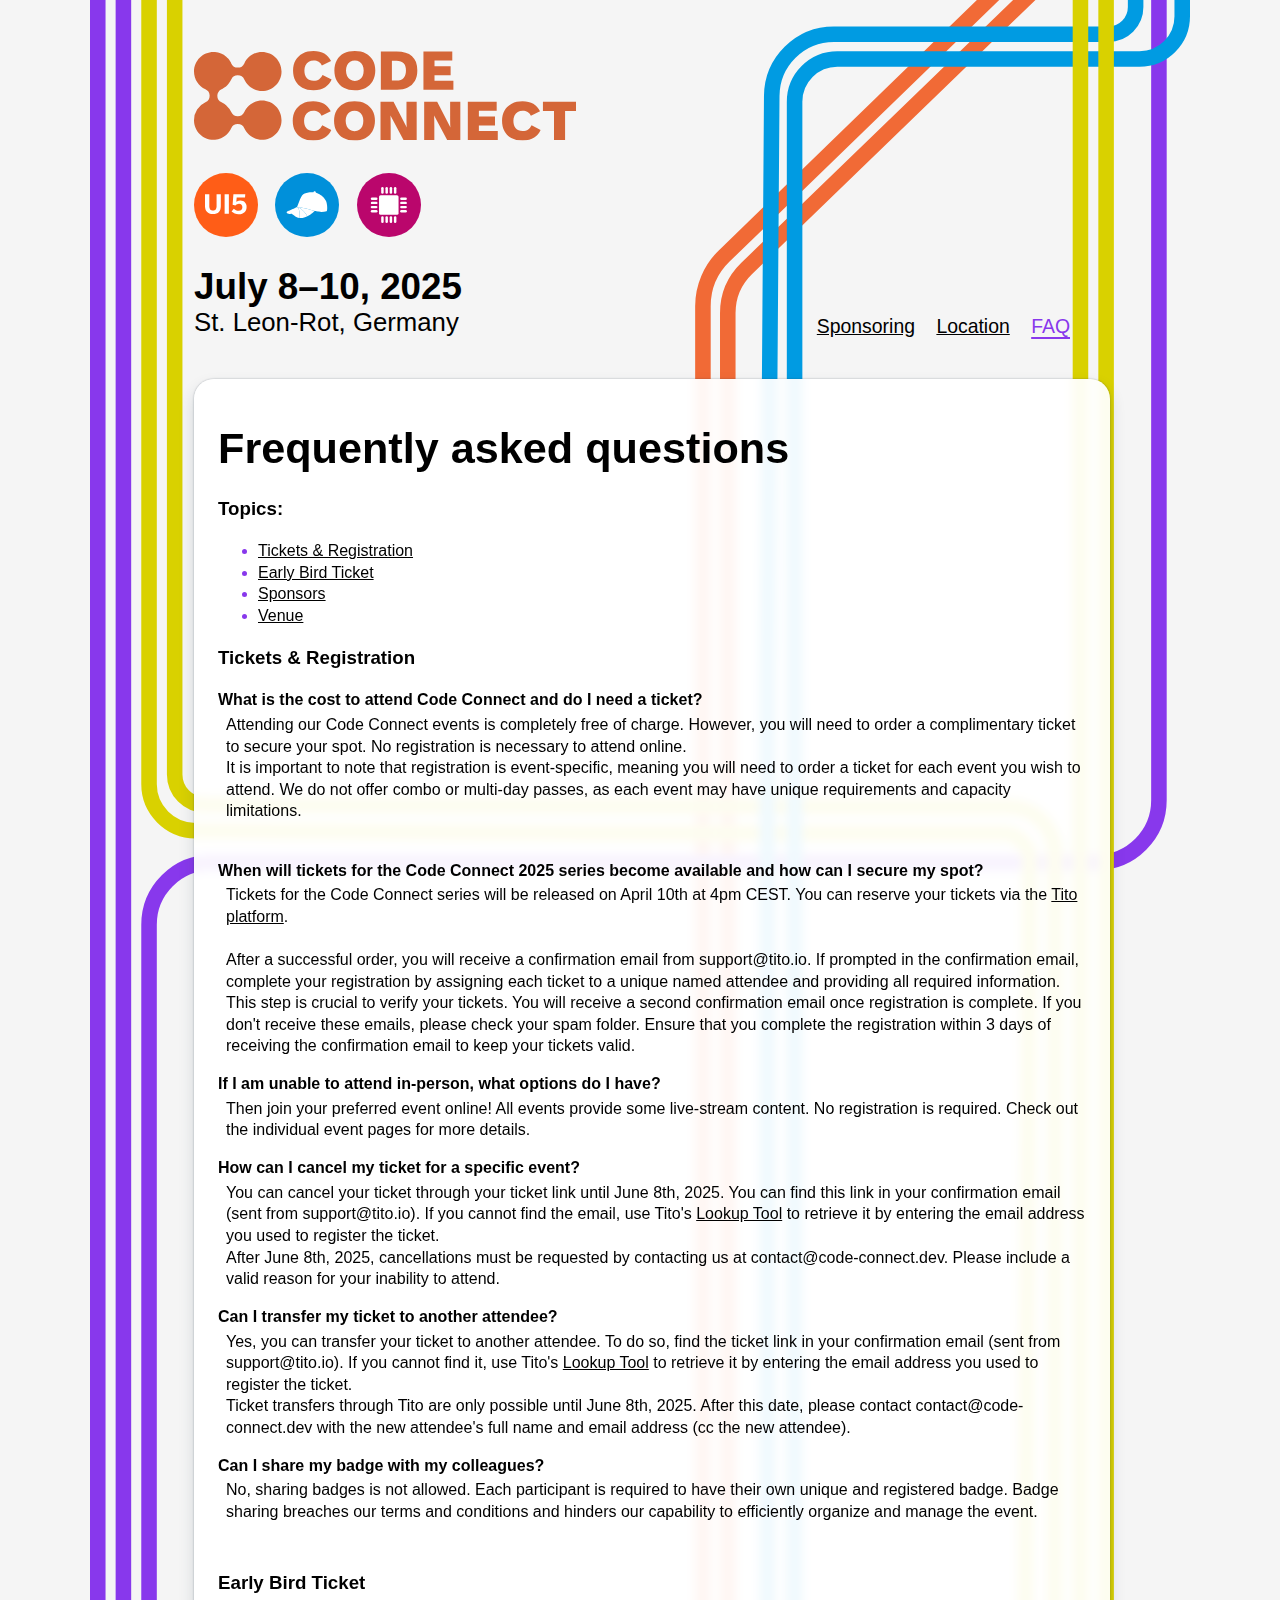
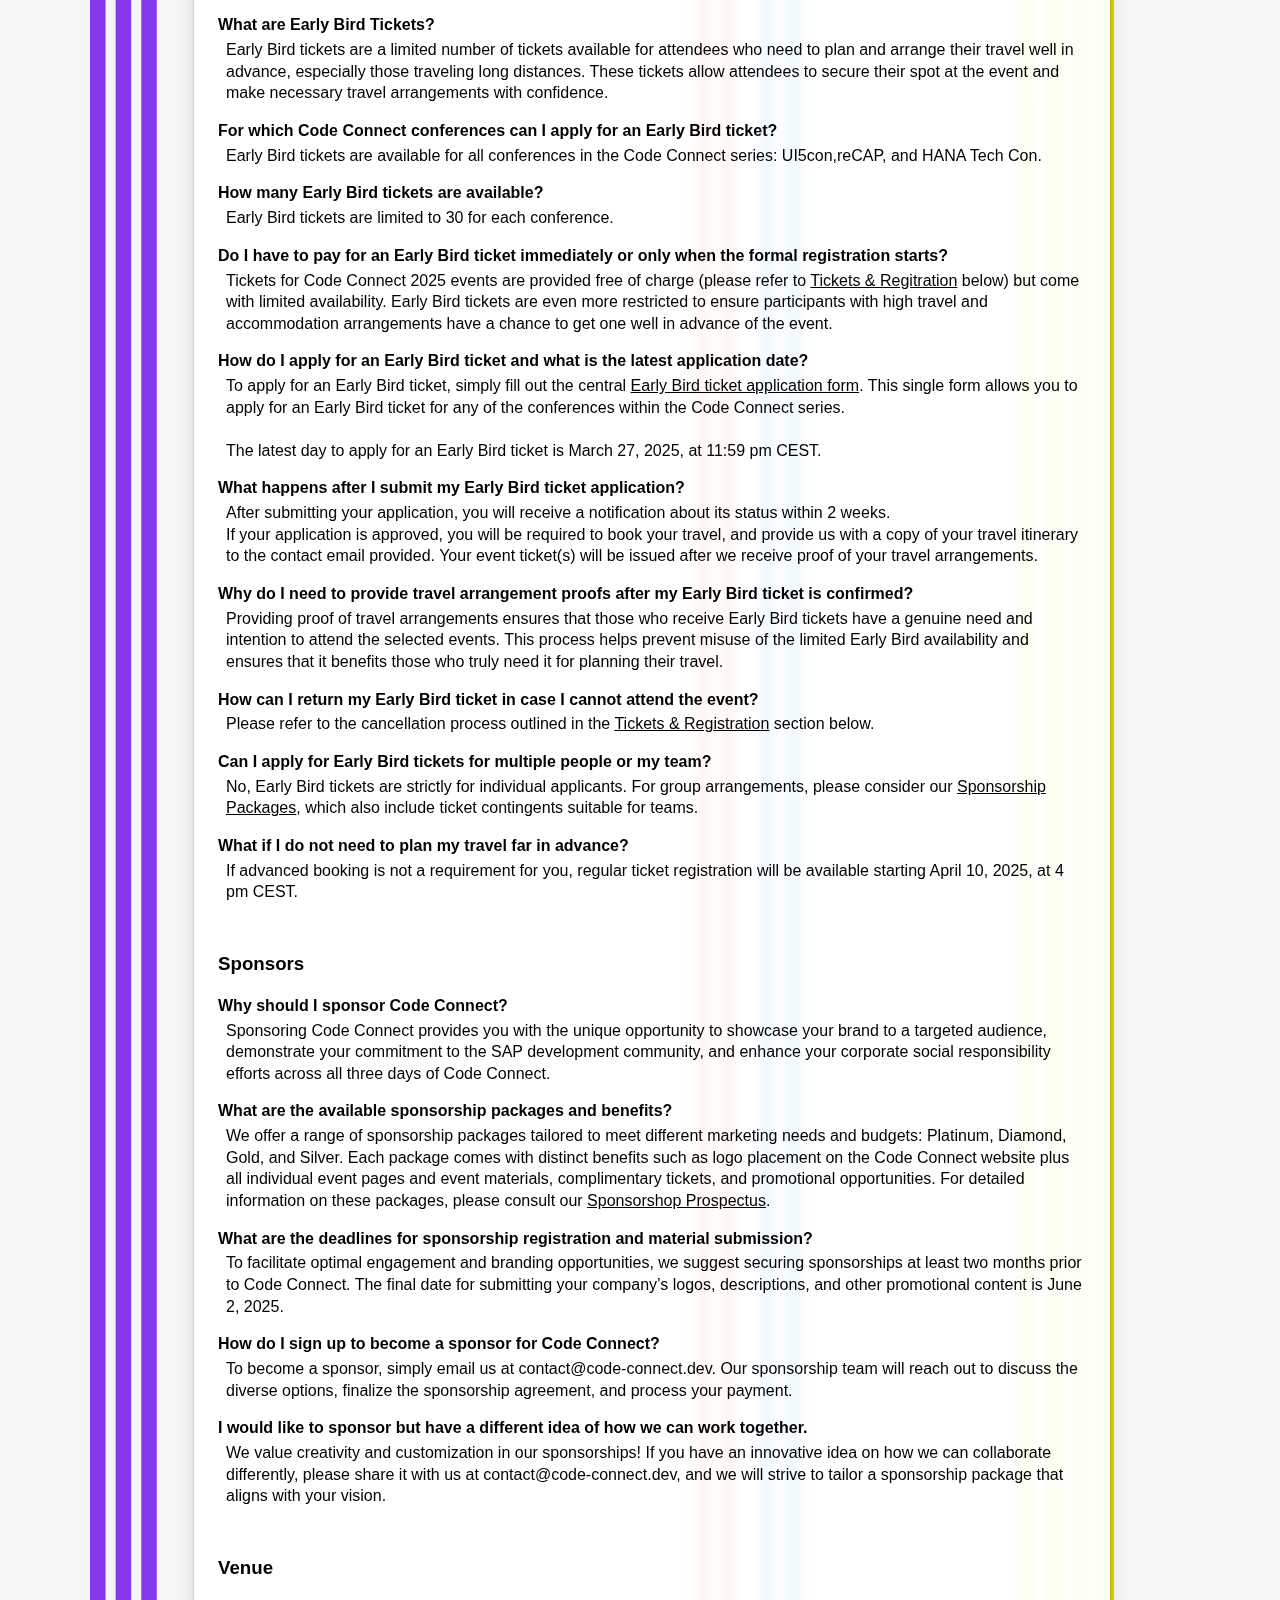
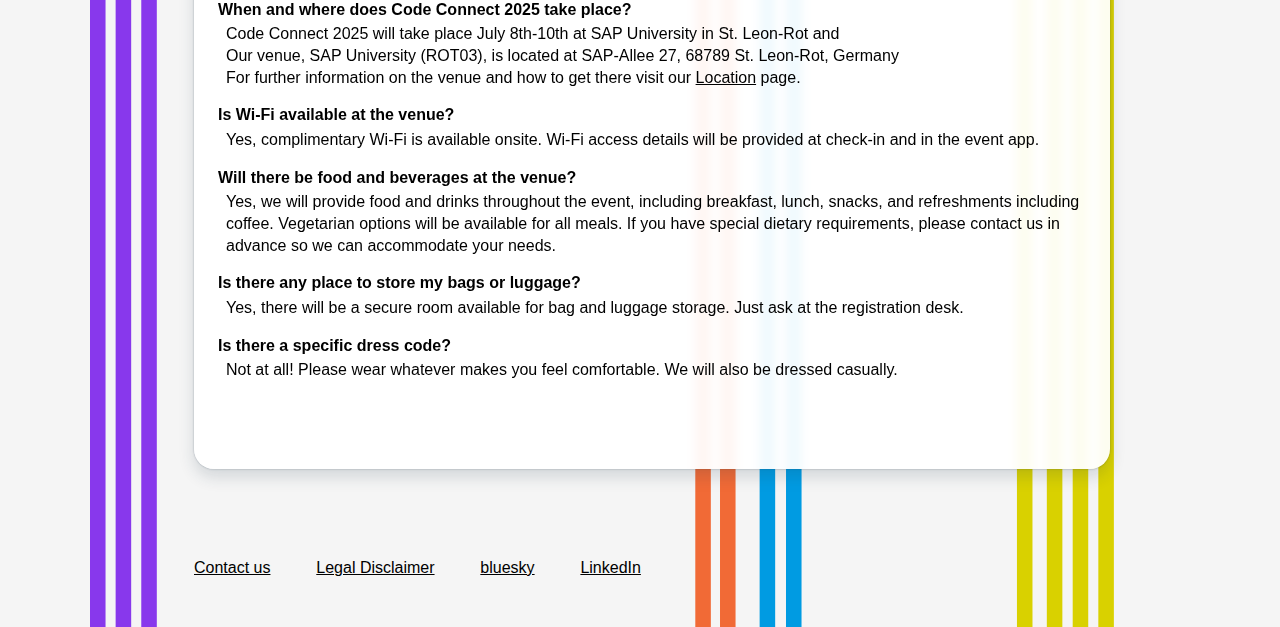
==== commit 243224d9: "updated share image with correct dates. tweaked calendar blocker, content updates." ====
--- a/faq.html
+++ b/faq.html
@@ -150,14 +150,14 @@
 
 					<dt>How can I cancel my ticket for a specific event? </dt>
 					<dd>You can cancel your ticket through your ticket link until June 8th, 2025. You can find this link in your confirmation email
-						(sent from support@tito.io). If you cannot find the email, use Tito's <a href="https://lookup.tito.io/" hreflang="en" rel="external" target="_blank">Lookup Tool</a>
+						(sent from support@tito.io). If you cannot find the email, use Tito's <a href="https://lookup.tito.io/" hreflang="en" rel="external noreferrer noopener" target="_blank">Lookup Tool</a>
 						to retrieve it by entering the email address you used to register the ticket.<br>
 						After June 8th, 2025, cancellations must be requested by contacting us at contact@code-connect.dev. Please include a valid reason for your inability to attend.
 					</dd>
 
 					<dt>Can I transfer my ticket to another attendee? </dt>
 					<dd>Yes, you can transfer your ticket to another attendee. To do so, find the ticket link in your
-						confirmation email (sent from support@tito.io). If you cannot find it, use Tito's <a href="https://lookup.tito.io/" hreflang="en" rel="external" target="_blank">Lookup Tool</a> to
+						confirmation email (sent from support@tito.io). If you cannot find it, use Tito's <a href="https://lookup.tito.io/" hreflang="en" rel="external noreferrer noopener" target="_blank">Lookup Tool</a> to
 						retrieve it by entering the email address you used to register the ticket.<br>
 						Ticket transfers through Tito are only possible until June 8th, 2025. After this date, please contact contact@code-connect.dev with the new attendee's full name and email address (cc the new attendee).
 					</dd>
--- a/css/common.css
+++ b/css/common.css
@@ -773,6 +773,10 @@
 	opacity: 0;
 }
 
+.cc-links-container svg {
+	margin-inline-end: .3rem;
+}
+
 .cc-links-container.open {
 	opacity: 1;
 	display: flex;
